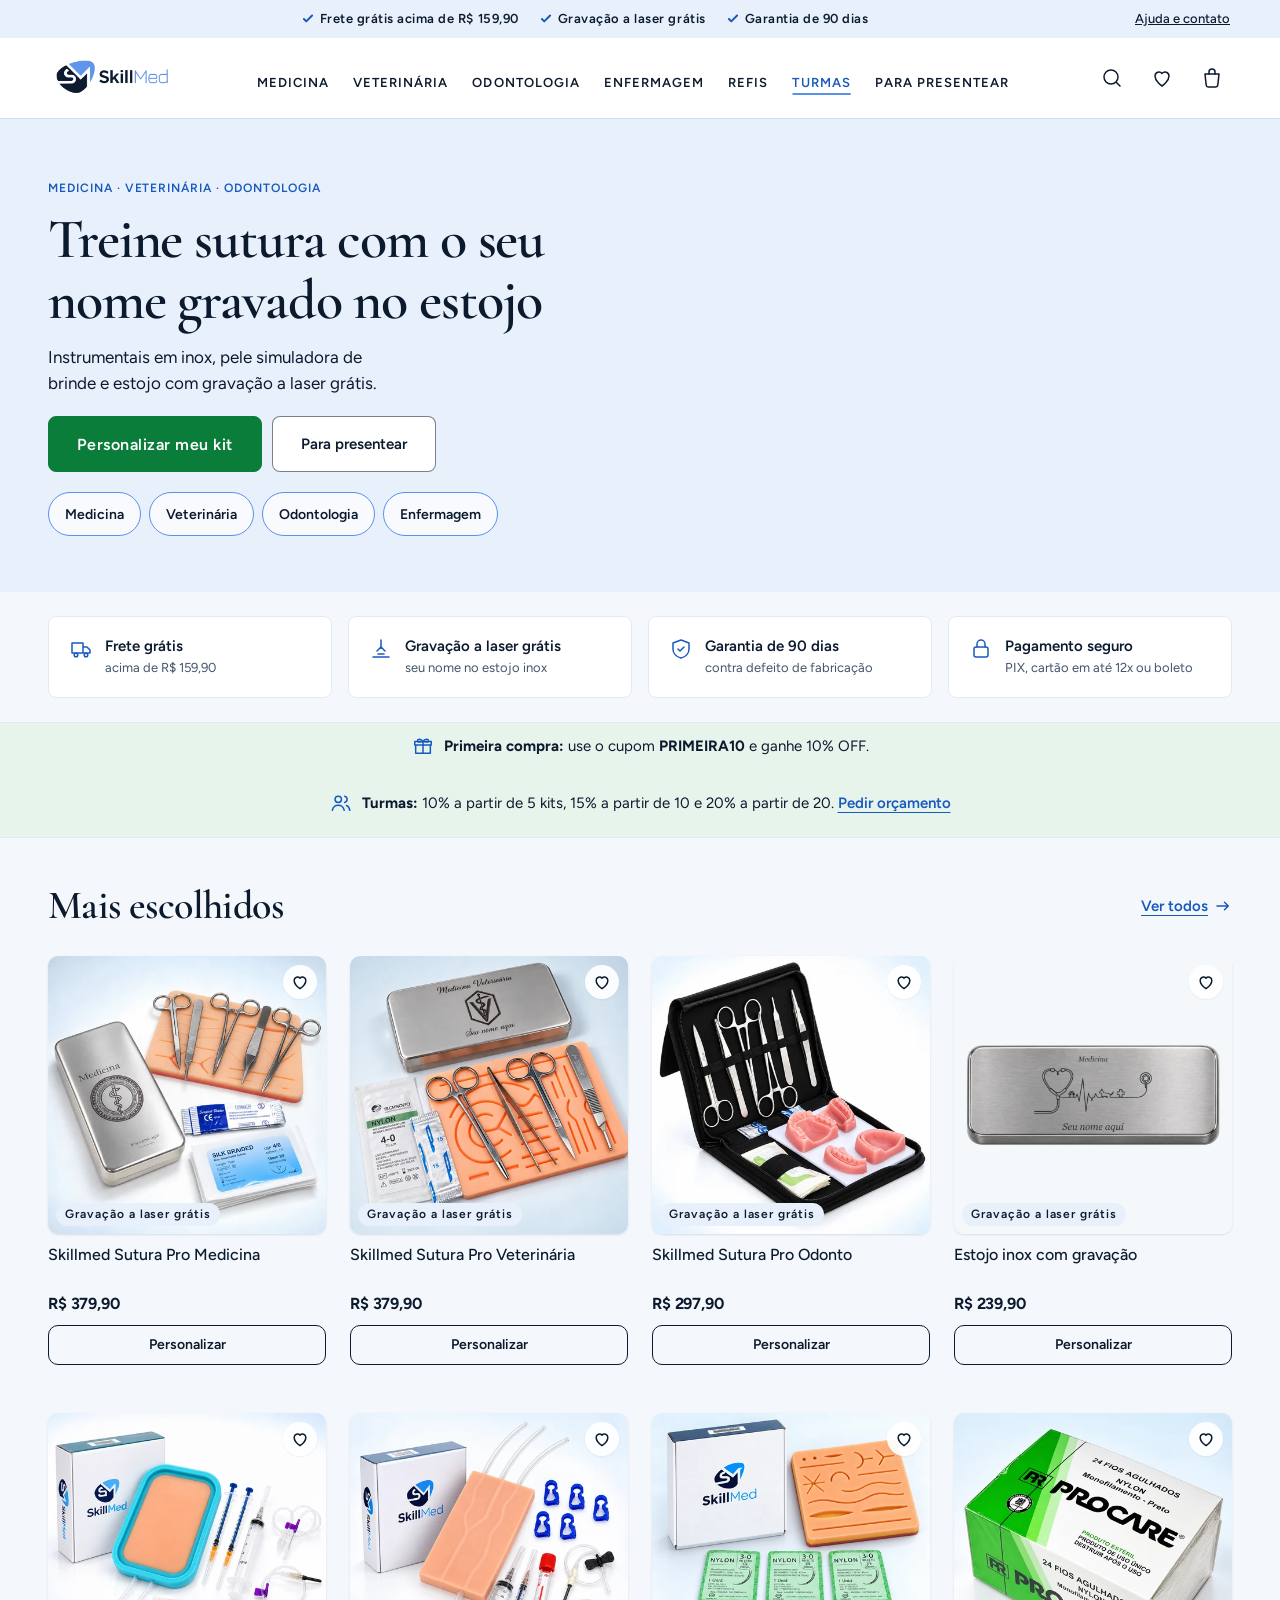
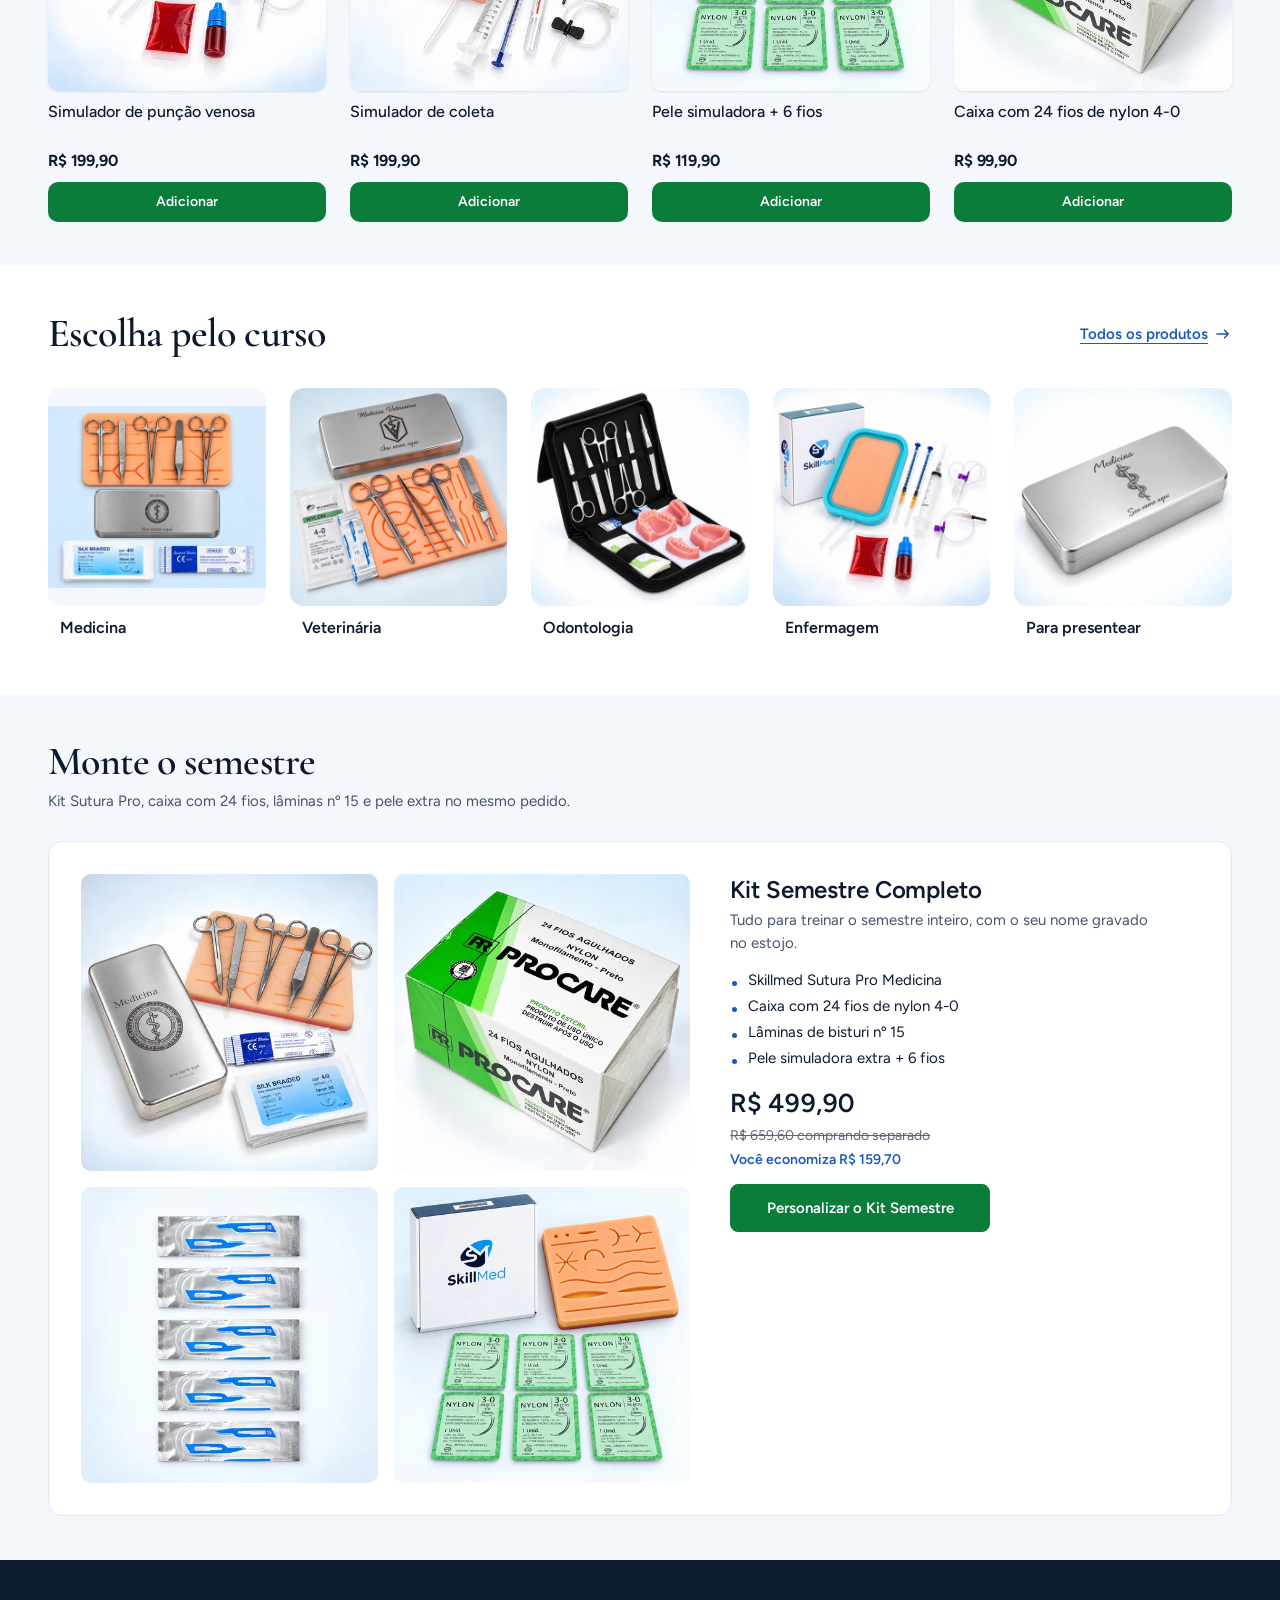
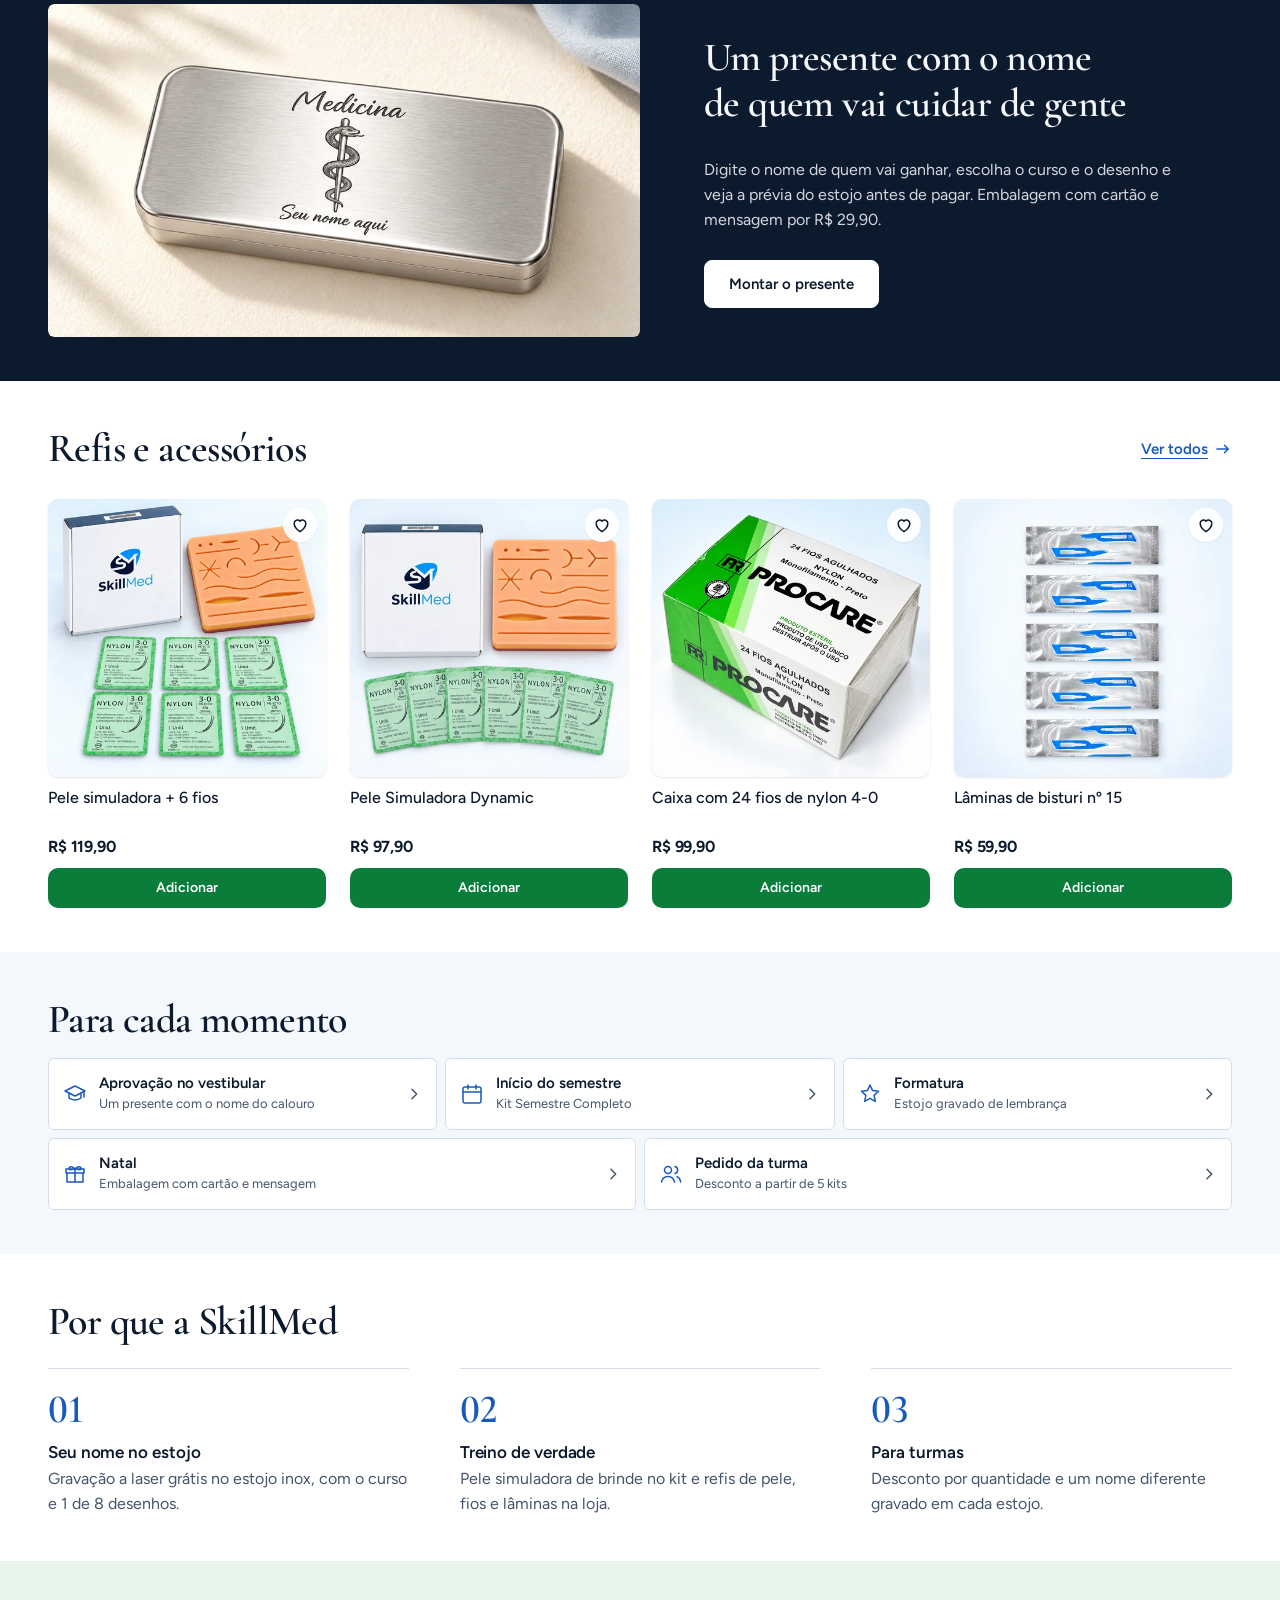
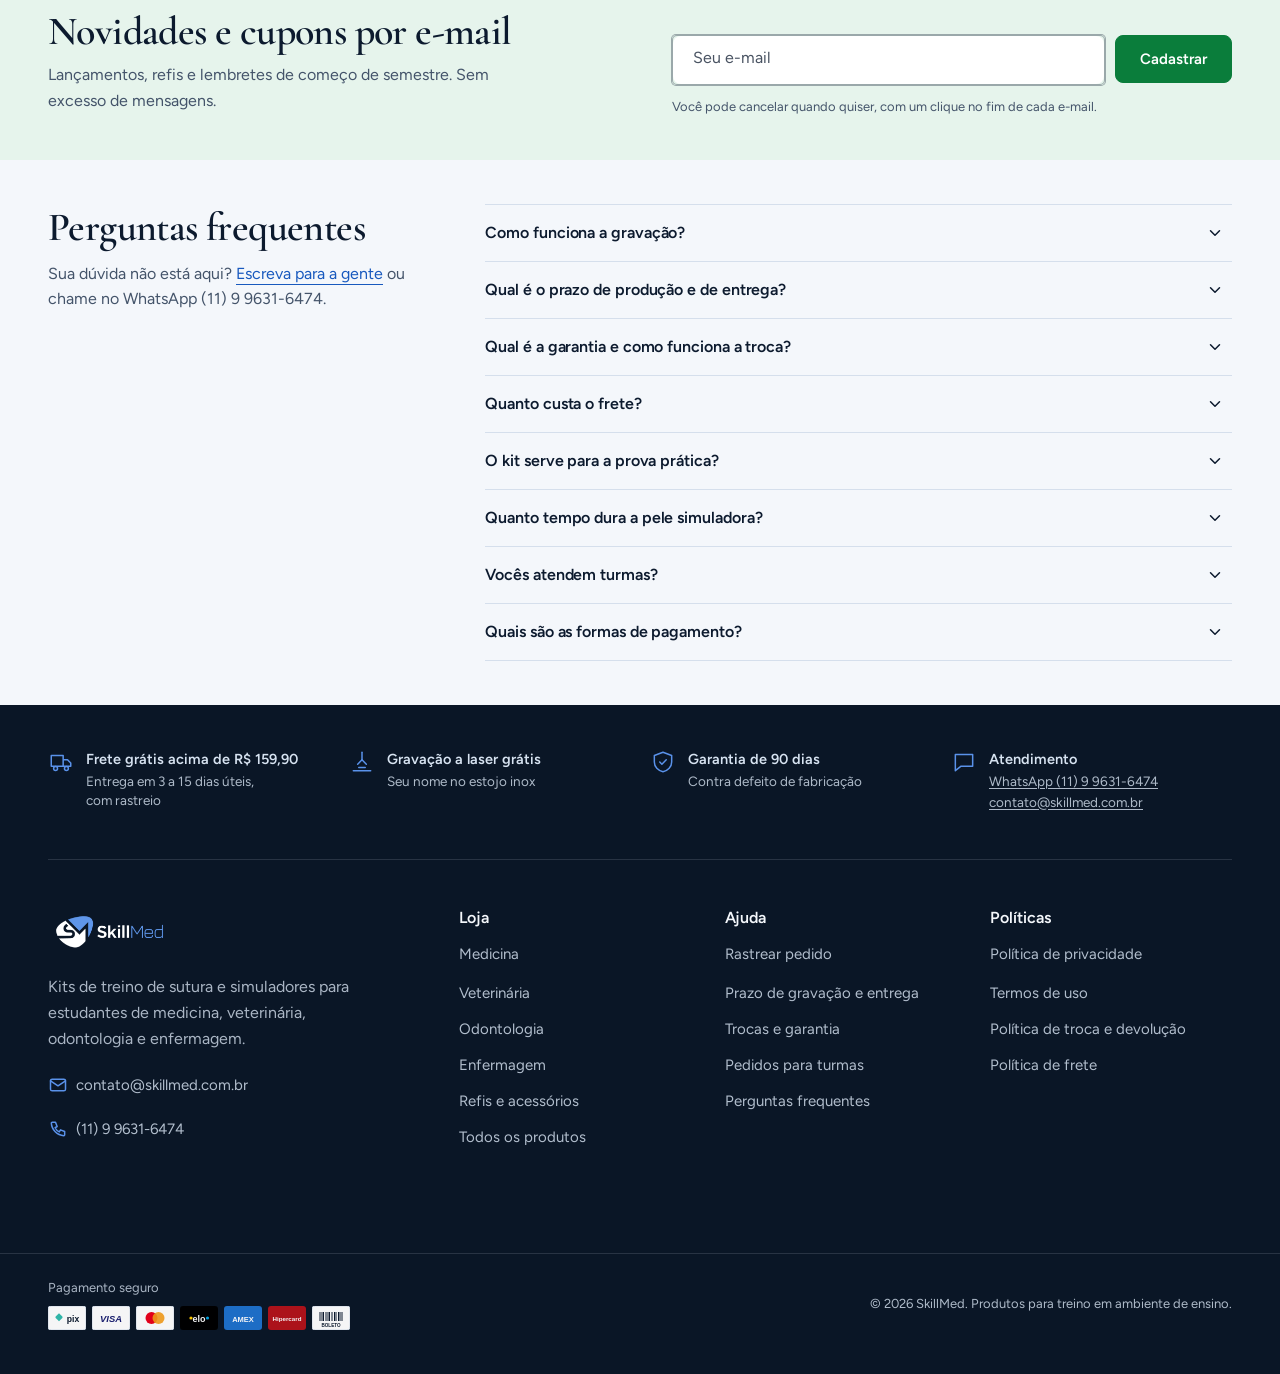
==== index.html @ cde69d16 "SkillMed tema local v5 premium (prévia pública) Co-Authored-By: Claude Opus 5.5 <noreply@anthropic.c" ====
<!doctype html>
<html class="js" lang="pt-BR">
<head>
<meta charset="utf-8">
<meta name="viewport" content="width=device-width,initial-scale=1">
<meta name="theme-color" content="#F4F7FB">
<link rel="canonical" href="https://skillmed.com.br/">
<link rel="icon" type="image/png" href="assets/img/favicon.png">
<link rel="apple-touch-icon" href="assets/img/favicon.png">
<title>SkillMed | Kit de sutura com seu nome gravado no estojo</title>
<meta name="description" content="Kits de treino de sutura com estojo inox gravado a laser grátis, pele simuladora de brinde e simuladores para medicina, veterinária, odontologia e enfermagem. Frete grátis acima de R$ 159,90.">
<meta name="robots" content="noindex,nofollow">
<meta property="og:site_name" content="SkillMed">
<meta property="og:title" content="SkillMed | Kit de sutura com seu nome gravado no estojo">
<meta property="og:description" content="Kits de treino de sutura com estojo inox gravado a laser grátis, pele simuladora de brinde e simuladores para medicina, veterinária, odontologia e enfermagem. Frete grátis acima de R$ 159,90.">
<meta property="og:image" content="assets/img/logo-claro.png">
<meta property="og:image:alt" content="Logo da SkillMed">
<meta property="og:locale" content="pt_BR">
<meta property="og:type" content="website">
<meta property="og:url" content="https://skillmed.com.br/">
<link rel="preload" href="assets/fonts/figtree-latin.woff2" as="font" type="font/woff2" crossorigin>
<link rel="preload" href="assets/fonts/cormorant-garamond-600.woff2" as="font" type="font/woff2" crossorigin>
<style>@font-face{font-family:"Cormorant Garamond";src:url(assets/fonts/cormorant-garamond-600.woff2) format("woff2");font-weight:500 700;font-style:normal;font-display:swap;unicode-range:U+0000-00FF,U+0131,U+0152-0153,U+02BB-02BC,U+02C6,U+02DA,U+02DC,U+0304,U+0308,U+0329,U+2000-206F,U+20AC,U+2122,U+2191,U+2193,U+2212,U+2215,U+FEFF,U+FFFD}@font-face{font-family:"Cormorant Fallback";src:local("Times New Roman"),local("TimesNewRomanPSMT"),local("Times");size-adjust:88%;ascent-override:105%;descent-override:32%;line-gap-override:0%}</style>
<style>@font-face{font-family:Figtree;src:url(assets/fonts/figtree-latin.woff2) format("woff2");font-weight:300 900;font-style:normal;font-display:swap;unicode-range:U+0000-00FF,U+0131,U+0152-0153,U+02BB-02BC,U+02C6,U+02DA,U+02DC,U+0304,U+0308,U+0329,U+2000-206F,U+20AC,U+2122,U+2191,U+2193,U+2212,U+2215,U+FEFF,U+FFFD}@font-face{font-family:"Figtree Fallback";src:local("Arial"),local("ArialMT"),local("Helvetica");size-adjust:97.97%;ascent-override:96.97%;descent-override:25.52%;line-gap-override:0%}</style>
<link rel="preload" as="image" type="image/webp" media="(min-width: 750px)" imagesrcset="assets/img/home-v5/banner-home-desktop-1200.webp 1200w, assets/img/home-v5/banner-home-desktop-1600.webp 1600w, assets/img/home-v5/banner-home-desktop-2400.webp 2400w" imagesizes="100vw" fetchpriority="high"><link rel="preload" as="image" type="image/webp" media="(max-width: 749px)" imagesrcset="assets/img/home-v5/banner-home-mobile-600.webp 600w, assets/img/home-v5/banner-home-mobile-900.webp 900w, assets/img/home-v5/banner-home-mobile-1200.webp 1200w" imagesizes="100vw" fetchpriority="high">
<!-- CSS: theme-settings + Dawn 16 usado neste template + wohnmira-v4 (camada da Porare) + skillmed.css (camada da SkillMed), num arquivo por template (_fonte/gerar.mjs) -->
<link rel="stylesheet" href="assets/bundle/index.css">
<script type="application/ld+json">{"@context":"https://schema.org","@type":"Organization","name":"SkillMed","url":"https://skillmed.com.br/","email":"contato@skillmed.com.br","telephone":"+55 11 99631-6474"}</script>
<script type="application/ld+json">{"@context":"https://schema.org","@type":"WebSite","name":"SkillMed","url":"https://skillmed.com.br/","inLanguage":"pt-BR"}</script>
</head>
<body class="gradient template-index">
<a class="skip-to-content-link button visually-hidden" href="#MainContent">Pular para o conteúdo</a>
<div id="shopify-section-template--sm__announcement-bar" class="shopify-section">
<!-- section: announcement-bar.liquid (esquema 3; 1 bloco com 3 itens + link de ajuda) -->
<style>.section-template--sm__announcement-bar-padding{padding-top:0px;padding-bottom:0px}@media screen and (min-width:750px){.section-template--sm__announcement-bar-padding{padding-top:0px;padding-bottom:0px}}</style>
<div class="utility-bar color-scheme-3 gradient">
  <div class="page-width utility-bar__grid utility-wm4">
    <div class="announcement-bar" role="region" aria-label="Nossas promessas">
      <ul class="announcement-bar__message list-unstyled">
        <li><svg aria-hidden="true" focusable="false" class="icon icon-stroke icon-check" viewBox="0 0 24 24"><path d="m5 12 4 4 10-10"/></svg><span class="nobr-wm4">Frete grátis acima de R$&nbsp;159,90</span></li>
        <li><svg aria-hidden="true" focusable="false" class="icon icon-stroke icon-check" viewBox="0 0 24 24"><path d="m5 12 4 4 10-10"/></svg><span class="nobr-wm4">Gravação a laser grátis</span></li>
        <li><svg aria-hidden="true" focusable="false" class="icon icon-stroke icon-check" viewBox="0 0 24 24"><path d="m5 12 4 4 10-10"/></svg><span class="nobr-wm4">Garantia de 90 dias</span></li>
      </ul>
    </div>
    <a href="#contato" class="utility-wm4__help small-hide">Ajuda e contato</a>
  </div>
</div>
</div>
<div id="shopify-section-template--sm__header" class="shopify-section shopify-section-group-header-group section-header shopify-section-header-sticky">
<!-- section: header.liquid (+ header-drawer; NOVO: busca inline e rotulos sob os icones) -->
<style>.section-template--sm__header-padding{padding-top:0px;padding-bottom:0px}@media screen and (min-width:750px){.section-template--sm__header-padding{padding-top:0px;padding-bottom:0px}}</style>
<style>
  header-drawer { justify-self: start; margin-left: -1.2rem; }
  @media screen and (min-width: 990px) { header-drawer { display: none; } }
  .menu-drawer-container { display: flex; }
  .list-menu { list-style: none; padding: 0; margin: 0; }
  .list-menu--inline { display: inline-flex; flex-wrap: wrap; }
  summary.list-menu__item { padding-right: 2.7rem; }
  .list-menu__item { display: flex; align-items: center; line-height: calc(1 + 0.3 / var(--font-body-scale)); }
  .list-menu__item--link { text-decoration: none; padding-bottom: 1rem; padding-top: 1rem; line-height: calc(1 + 0.8 / var(--font-body-scale)); }
  @media screen and (min-width: 750px) { .list-menu__item--link { padding-bottom: 0.5rem; padding-top: 0.5rem; } }
  .header { padding: 10px 3rem 10px 3rem; }
  .section-header { position: sticky; margin-bottom: 0px; }
  @media screen and (min-width: 990px) { .header { padding-top: 16px; padding-bottom: 0; } }
</style>
<sticky-header data-sticky-type="always" class="header-wrapper color-scheme-2 gradient header-wrapper--border-bottom">
  <header class="header header--top-left header--mobile-left page-width header--has-menu header--has-account header-wm4">
    <header-drawer data-breakpoint="tablet">
      <details id="Details-menu-drawer-container" class="menu-drawer-container">
        <summary class="header__icon header__icon--menu header__icon--summary link focus-inset" aria-label="Abrir menu">
          <span><svg aria-hidden="true" focusable="false" class="icon icon-stroke icon-menu icon-hamburger" viewBox="0 0 24 24"><path d="M3 7h18M3 12h18M3 17h18"/></svg><svg aria-hidden="true" focusable="false" class="icon icon-stroke icon-close icon-close" viewBox="0 0 24 24"><path d="M6 6l12 12M18 6 6 18"/></svg></span>
        </summary>
        <div id="menu-drawer" class="gradient menu-drawer motion-reduce color-scheme-2">
          <div class="menu-drawer__inner-container">
            <div class="menu-drawer__navigation-container">
              <nav class="menu-drawer__navigation" aria-label="Menu do celular">
                <ul class="menu-drawer__menu has-submenu list-menu" role="list">
                  
                  <li><a href="colecao.html?c=medicina" class="menu-drawer__menu-item list-menu__item link link--text focus-inset menu-drawer__menu-item--strong">Medicina<svg aria-hidden="true" focusable="false" class="icon icon-stroke icon-next menu-drawer__chev-wm4" viewBox="0 0 24 24"><path d="m9 5 7 7-7 7"/></svg></a></li>
                  <li><a href="colecao.html?c=veterinaria" class="menu-drawer__menu-item list-menu__item link link--text focus-inset menu-drawer__menu-item--strong">Veterinária<svg aria-hidden="true" focusable="false" class="icon icon-stroke icon-next menu-drawer__chev-wm4" viewBox="0 0 24 24"><path d="m9 5 7 7-7 7"/></svg></a></li>
                  <li><a href="colecao.html?c=odontologia" class="menu-drawer__menu-item list-menu__item link link--text focus-inset menu-drawer__menu-item--strong">Odontologia<svg aria-hidden="true" focusable="false" class="icon icon-stroke icon-next menu-drawer__chev-wm4" viewBox="0 0 24 24"><path d="m9 5 7 7-7 7"/></svg></a></li>
                  <li><a href="colecao.html?c=enfermagem" class="menu-drawer__menu-item list-menu__item link link--text focus-inset menu-drawer__menu-item--strong">Enfermagem<svg aria-hidden="true" focusable="false" class="icon icon-stroke icon-next menu-drawer__chev-wm4" viewBox="0 0 24 24"><path d="m9 5 7 7-7 7"/></svg></a></li>
                  <li><a href="colecao.html?c=refis" class="menu-drawer__menu-item list-menu__item link link--text focus-inset menu-drawer__menu-item--strong">Refis<svg aria-hidden="true" focusable="false" class="icon icon-stroke icon-next menu-drawer__chev-wm4" viewBox="0 0 24 24"><path d="m9 5 7 7-7 7"/></svg></a></li>
                  <li><a href="index.html#turmas" class="menu-drawer__menu-item list-menu__item link link--text focus-inset menu-drawer__menu-item--strong">Turmas<svg aria-hidden="true" focusable="false" class="icon icon-stroke icon-next menu-drawer__chev-wm4" viewBox="0 0 24 24"><path d="m9 5 7 7-7 7"/></svg></a></li>
                  <li><a href="kit.html?presente=1" class="menu-drawer__menu-item list-menu__item link link--text focus-inset menu-drawer__menu-item--strong">Para presentear<svg aria-hidden="true" focusable="false" class="icon icon-stroke icon-next menu-drawer__chev-wm4" viewBox="0 0 24 24"><path d="m9 5 7 7-7 7"/></svg></a></li>
                </ul>
              </nav>
              <div class="menu-drawer__utility-links">
                <a href="https://skillmed.com.br/account/login" class="menu-drawer__account link focus-inset" data-hinweis="A conta de cliente é ativada na loja. Você também pode comprar sem conta." rel="nofollow"><span class="svg-wrapper"><svg aria-hidden="true" focusable="false" class="icon icon-stroke icon-account" viewBox="0 0 24 24"><circle cx="12" cy="8" r="4"/><path d="M4 21c1.5-4 4.5-6 8-6s6.5 2 8 6"/></svg></span>Entrar</a>
                <a href="colecao.html?c=todos&amp;favoritos=1" class="menu-drawer__account link focus-inset"><span class="svg-wrapper"><svg aria-hidden="true" focusable="false" class="icon icon-stroke icon-heart" viewBox="0 0 24 24"><path d="M12 20s-7-4.4-7-10a4 4 0 0 1 7-2.6A4 4 0 0 1 19 10c0 5.6-7 10-7 10z"/></svg></span>Favoritos</a>
              </div>
            </div>
          </div>
        </div>
      </details>
    </header-drawer>
    <div class="header__heading">
      <a href="index.html" class="header__heading-link link link--text focus-inset" aria-label="SkillMed, página inicial"><img class="logo-wm4 logo-sm" src="assets/img/logo-claro.webp" alt="SkillMed" width="110" height="44"></a>
    </div>
    <nav class="header__inline-menu" aria-label="Menu principal">
      <ul class="list-menu list-menu--inline" role="list">

        <li><a href="colecao.html?c=medicina" class="header__menu-item list-menu__item link link--text focus-inset"><span>Medicina</span></a></li>
        <li><a href="colecao.html?c=veterinaria" class="header__menu-item list-menu__item link link--text focus-inset"><span>Veterinária</span></a></li>
        <li><a href="colecao.html?c=odontologia" class="header__menu-item list-menu__item link link--text focus-inset"><span>Odontologia</span></a></li>
        <li><a href="colecao.html?c=enfermagem" class="header__menu-item list-menu__item link link--text focus-inset"><span>Enfermagem</span></a></li>
        <li><a href="colecao.html?c=refis" class="header__menu-item list-menu__item link link--text focus-inset"><span>Refis</span></a></li>
        <li><a href="index.html#turmas" class="header__menu-item list-menu__item link link--text focus-inset"><span>Turmas</span></a></li>
        <li><a href="kit.html?presente=1" class="header__menu-item list-menu__item link link--text focus-inset"><span>Para presentear</span></a></li>
      </ul>
    </nav>
    <div class="header__icons header-icons-wm4">
      <button type="button" class="header__icon header__icon--suche-wm4 link focus-inset" data-suche-oeffnen aria-label="Abrir a busca" aria-expanded="false" aria-controls="busca-overlay" aria-haspopup="dialog"><span class="svg-wrapper"><svg aria-hidden="true" focusable="false" class="icon icon-stroke icon-search" viewBox="0 0 24 24"><circle cx="11" cy="11" r="7"/><path d="m20 20-3.5-3.5"/></svg></span></button>
      <a href="https://skillmed.com.br/account/login" class="header__icon header__icon--account link focus-inset small-hide" data-hinweis="A conta de cliente é ativada na loja. Você também pode comprar sem conta." rel="nofollow"><span class="svg-wrapper"><svg aria-hidden="true" focusable="false" class="icon icon-stroke icon-account" viewBox="0 0 24 24"><circle cx="12" cy="8" r="4"/><path d="M4 21c1.5-4 4.5-6 8-6s6.5 2 8 6"/></svg></span><span class="header__icon-label-wm4">Entrar</span></a>
      <a href="colecao.html?c=todos&amp;favoritos=1" class="header__icon header__icon--merk-wm4 link focus-inset"><span class="svg-wrapper"><svg aria-hidden="true" focusable="false" class="icon icon-stroke icon-heart" viewBox="0 0 24 24"><path d="M12 20s-7-4.4-7-10a4 4 0 0 1 7-2.6A4 4 0 0 1 19 10c0 5.6-7 10-7 10z"/></svg></span><span class="header__icon-label-wm4">Favoritos</span><span class="visually-hidden" data-merk-label>, 0 itens</span><span class="cart-count-bubble merk-bubble-wm4" data-merk-count hidden><span aria-hidden="true">0</span></span></a>
      <a href="https://skillmed.com.br/cart" class="header__icon header__icon--cart link focus-inset" id="cart-icon-bubble" data-open-cart aria-haspopup="dialog">
        <span class="svg-wrapper"><svg aria-hidden="true" focusable="false" class="icon icon-stroke icon-cart" viewBox="0 0 24 24"><path d="M5 8h14l-1.2 11.2a2 2 0 0 1-2 1.8H8.2a2 2 0 0 1-2-1.8z"/><path d="M9 8V6a3 3 0 0 1 6 0v2"/></svg></span><span class="header__icon-label-wm4">Carrinho</span><span class="visually-hidden" data-cart-label>, 0 itens</span>
        <span class="cart-count-bubble" data-cart-count hidden><span aria-hidden="true">0</span></span>
      </a>
    </div>
  </header>
</sticky-header>
</div>
<div class="suche-overlay-wm4" id="busca-overlay" role="dialog" aria-modal="true" aria-label="Busca" hidden>
  <div class="suche-overlay-wm4__box">
    <div class="suche-overlay-wm4__kopf">
      <p class="suche-overlay-wm4__titel" aria-hidden="true">Busca</p>
      <button type="button" class="header__icon suche-overlay-wm4__zu link focus-inset" data-suche-schliessen aria-label="Fechar a busca"><svg aria-hidden="true" focusable="false" class="icon icon-stroke icon-close" viewBox="0 0 24 24"><path d="M6 6l12 12M18 6 6 18"/></svg></button>
    </div>
    <div data-suche-box>
      <predictive-search class="search-modal__form" data-loading-text="Carregando">
        <form action="colecao.html" method="get" role="search" class="search suche-wm4" data-suche>
          <div class="field">
            <input class="search__input field__input" id="Busca-Overlay" type="search" name="q" value="" placeholder="O que você procura?" autocomplete="off" role="combobox" aria-expanded="false" aria-owns="predictive-search-results-overlay" aria-controls="predictive-search-results-overlay" aria-haspopup="listbox" aria-autocomplete="list">
            <label class="field__label" for="Busca-Overlay">Buscar, por exemplo: kit de sutura</label>
            <button type="submit" class="search__button field__button" aria-label="Buscar"><span class="svg-wrapper"><svg aria-hidden="true" focusable="false" class="icon icon-stroke icon-search" viewBox="0 0 24 24"><circle cx="11" cy="11" r="7"/><path d="m20 20-3.5-3.5"/></svg></span></button>
          </div>
          <div class="suche-wm4__panel" data-suche-panel data-fest>
            <div class="search-vorschlaege-wm4" data-vorschlaege>
              <p class="search-vorschlaege-wm4__titel">Mais buscados</p>
              <ul class="list-unstyled" role="list"><li><a href="kit.html" class="chip-wm4">Kit de sutura</a></li><li><a href="colecao.html?c=refis" class="chip-wm4">Pele simuladora</a></li><li><a href="colecao.html?c=refis" class="chip-wm4">Fios de nylon</a></li><li><a href="colecao.html?c=enfermagem" class="chip-wm4">Simulador de punção</a></li><li><a href="kit.html?kit=estojo" class="chip-wm4">Estojo inox</a></li></ul>
            </div>
            <div class="predictive-search predictive-search--header" tabindex="-1" data-predictive-search>
              <div id="predictive-search-results-overlay" role="listbox" aria-live="polite" data-suche-ergebnis></div>
            </div>
          </div>
        </form>
      </predictive-search>
    </div>
  </div>
</div>
<main id="MainContent" class="content-for-layout focus-none" role="main" tabindex="-1"><div class="suche-home-wm4 page-width" data-suche-box>
      <predictive-search class="search-modal__form" data-loading-text="Carregando">
        <form action="colecao.html" method="get" role="search" class="search suche-wm4" data-suche>
          <div class="field">
            <input class="search__input field__input" id="Busca-Home" type="search" name="q" value="" placeholder="O que você procura?" autocomplete="off" role="combobox" aria-expanded="false" aria-owns="predictive-search-results-home" aria-controls="predictive-search-results-home" aria-haspopup="listbox" aria-autocomplete="list">
            <label class="field__label" for="Busca-Home">Buscar, por exemplo: kit de sutura</label>
            <button type="submit" class="search__button field__button" aria-label="Buscar"><span class="svg-wrapper"><svg aria-hidden="true" focusable="false" class="icon icon-stroke icon-search" viewBox="0 0 24 24"><circle cx="11" cy="11" r="7"/><path d="m20 20-3.5-3.5"/></svg></span></button>
          </div>
          <div class="suche-wm4__panel" data-suche-panel hidden>
            <div class="search-vorschlaege-wm4" data-vorschlaege>
              <p class="search-vorschlaege-wm4__titel">Mais buscados</p>
              <ul class="list-unstyled" role="list"><li><a href="kit.html" class="chip-wm4">Kit de sutura</a></li><li><a href="colecao.html?c=refis" class="chip-wm4">Pele simuladora</a></li><li><a href="colecao.html?c=refis" class="chip-wm4">Fios de nylon</a></li><li><a href="colecao.html?c=enfermagem" class="chip-wm4">Simulador de punção</a></li><li><a href="kit.html?kit=estojo" class="chip-wm4">Estojo inox</a></li></ul>
            </div>
            <div class="predictive-search predictive-search--header" tabindex="-1" data-predictive-search>
              <div id="predictive-search-results-home" role="listbox" aria-live="polite" data-suche-ergebnis></div>
            </div>
          </div>
        </form>
      </predictive-search>
</div>
<div id="shopify-section-template--sm__hero" class="shopify-section">
<!-- section: image-banner.liquid (imagem, altura media, conteudo a esquerda; no celular o texto fica abaixo da imagem) -->
<style>.section-template--sm__hero-padding{padding-top:0px;padding-bottom:0px}@media screen and (min-width:750px){.section-template--sm__hero-padding{padding-top:0px;padding-bottom:0px}}</style>
<div id="Banner-template--sm__hero" class="banner banner--content-align-left banner--content-align-mobile-left banner--medium banner--mobile-bottom hero-wm4" data-hero data-ton="hell" style="--har:1200 / 1040">
  <div class="banner__media media hero-wm4__media">
    <picture>
      <source media="(max-width: 749px)" type="image/webp" srcset="assets/img/home-v5/banner-home-mobile-600.webp 600w, assets/img/home-v5/banner-home-mobile-900.webp 900w, assets/img/home-v5/banner-home-mobile-1200.webp 1200w" sizes="100vw">
      <img class="asset-wm4 hero-wm4__img" src="assets/img/home-v5/banner-home-desktop-1600.webp" srcset="assets/img/home-v5/banner-home-desktop-1200.webp 1200w, assets/img/home-v5/banner-home-desktop-1600.webp 1600w, assets/img/home-v5/banner-home-desktop-2400.webp 2400w" sizes="100vw" alt="Kit de sutura com estojo inox gravado, instrumentais e pele simuladora" width="2400" height="816" style="--hp:50% 50%;--hpm:50% 50%" fetchpriority="high" decoding="async">
    </picture>
  </div>
  <div class="banner__content banner__content--middle-left page-width hero-wm4__content">
    <div class="banner__box content-container color-scheme-2 gradient hero-wm4__box">
      <p class="eyebrow-wm4 hero-wm4__eyebrow">Medicina · Veterinária · Odontologia</p>
      <h1 class="banner__heading inline-richtext h0">Treine sutura com o seu nome gravado no&nbsp;estojo</h1>
      <div class="banner__text rte"><p>Instrumentais em inox, pele simuladora de brinde e estojo com gravação a laser grátis.</p></div>
      <div class="banner__buttons hero-wm4__buttons">
        <a href="kit.html" class="button button--primary button--large">Personalizar meu kit</a>
        <a href="kit.html?presente=1" class="button button--secondary button--large">Para presentear</a>
      </div>
      <ul class="hero-chips-sm list-unstyled" role="list" aria-label="Escolha o seu curso">
        <li><a href="kit.html?curso=med">Medicina</a></li><li><a href="kit.html?curso=vet">Veterinária</a></li><li><a href="kit.html?curso=odonto">Odontologia</a></li><li><a href="colecao.html?c=enfermagem">Enfermagem</a></li>
      </ul>
    </div>
  </div>
</div>
</div>
<div id="shopify-section-template--sm__confianca" class="shopify-section">
<!-- section: multicolumn.liquid (4 cartoes, icone + titulo + 1 linha) -->
<style>.section-template--sm__confianca-padding{padding-top:0px;padding-bottom:0px}@media screen and (min-width:750px){.section-template--sm__confianca-padding{padding-top:0px;padding-bottom:0px}}</style>
<div class="color-scheme-2 gradient trust-wm4 trust-wm4--karten">
  <ul class="page-width trust-wm4__list list-unstyled" role="list" aria-label="Nossas promessas">
    <li><svg aria-hidden="true" focusable="false" class="icon icon-stroke icon-truck" viewBox="0 0 24 24"><path d="M3 6h11v10H3zM14 10h4l3 3v3h-7z"/><circle cx="7" cy="18" r="1.8"/><circle cx="17" cy="18" r="1.8"/></svg><p><strong>Frete grátis</strong><span class="trust-wm4__sub">acima de R$&nbsp;159,90</span></p></li>
    <li><svg aria-hidden="true" focusable="false" class="icon icon-stroke icon-laser" viewBox="0 0 24 24"><path d="M12 3v7"/><path d="m8 14 4-4 4 4"/><path d="M4 20h16"/><path d="M9 17h6"/></svg><p><strong>Gravação a laser grátis</strong><span class="trust-wm4__sub">seu nome no estojo inox</span></p></li>
    <li><svg aria-hidden="true" focusable="false" class="icon icon-stroke icon-shield" viewBox="0 0 24 24"><path d="M12 3 4 6v6c0 4.5 3.4 8 8 9 4.6-1 8-4.5 8-9V6z"/><path d="m9 12 2 2 4-4"/></svg><p><strong>Garantia de 90 dias</strong><span class="trust-wm4__sub">contra defeito de fabricação</span></p></li>
    <li><svg aria-hidden="true" focusable="false" class="icon icon-stroke icon-lock" viewBox="0 0 24 24"><rect x="5" y="10" width="14" height="10" rx="2"/><path d="M8 10V7a4 4 0 0 1 8 0v3"/></svg><p><strong>Pagamento seguro</strong><span class="trust-wm4__sub">PIX, cartão em até 12x ou boleto</span></p></li>
  </ul>
</div>
</div>
<div id="shopify-section-template--sm__turmas" class="shopify-section">
<!-- section NOVA: rich-text.liquid (faixa do desconto para turmas; no tema = desconto automatico por quantidade) -->
<style>.section-template--sm__turmas-padding{padding-top:0px;padding-bottom:0px}@media screen and (min-width:750px){.section-template--sm__turmas-padding{padding-top:0px;padding-bottom:0px}}</style>
<div class="color-scheme-5 gradient rabatt-band-wm4" id="turmas">
  <p class="page-width"><svg aria-hidden="true" focusable="false" class="icon icon-stroke icon-gift" viewBox="0 0 24 24"><path d="M4 11h16v9H4zM3 7h18v4H3zM12 7v13"/><path d="M12 7c-2-3-6-3-6-.5S10 7 12 7zm0 0c2-3 6-3 6-.5S14 7 12 7z"/></svg><span><strong>Primeira compra:</strong> use o cupom <strong>PRIMEIRA10</strong> e ganhe 10% OFF.</span></p>
  <p class="page-width"><svg aria-hidden="true" focusable="false" class="icon icon-stroke icon-users" viewBox="0 0 24 24"><circle cx="9" cy="8" r="3.5"/><path d="M2.5 20c.8-3.6 3.4-5.5 6.5-5.5s5.7 1.9 6.5 5.5"/><path d="M16 4.6a3.5 3.5 0 0 1 0 6.8M18 14.8c2 .7 3.2 2.5 3.6 5.2"/></svg><span><strong>Turmas:</strong> 10% a partir de 5 kits, 15% a partir de 10 e 20% a partir de 20. <a href="mailto:contato@skillmed.com.br?subject=Or%C3%A7amento%20para%20turma" class="link-wm4 nobr-wm4">Pedir orçamento</a></span></p>
</div>
</div>
<div id="shopify-section-template--sm__escolhidos" class="shopify-section">
<!-- section: featured-collection.liquid (8 produtos) -->
<style>.section-template--sm__escolhidos-padding{padding-top:25px;padding-bottom:40px}@media screen and (min-width:750px){.section-template--sm__escolhidos-padding{padding-top:40px;padding-bottom:64px}}</style>
<div class="color-scheme-1 gradient">
  <div class="collection page-width section-template--sm__escolhidos-padding" id="escolhidos">
    <div class="head-wm4">
      <div><h2 class="h2">Mais escolhidos</h2></div>
      <a href="colecao.html?c=todos" class="link-wm4">Ver todos <svg aria-hidden="true" focusable="false" class="icon icon-stroke icon-arrow" viewBox="0 0 24 24"><path d="M4 12h15m-5-5 5 5-5 5"/></svg></a>
    </div>
    <ul class="grid product-grid product-grid--wm4 product-grid--vitrine-wm4 contains-card contains-card--product contains-card--standard" role="list" aria-label="Mais escolhidos" style="--n: 8"><li class="grid__item" data-id="kit"><div class="card-wrapper product-card-wrapper"><div class="card card--standard card--media" style="--ratio-percent: 100%;"><div class="card__inner color-scheme-2 gradient ratio" style="--ratio-percent: 100%;"><div class="card__media"><div class="media media--transparent media--hover-effect media--foto-sm" style="--bg: url(../catalogo-v5/01-kit-medicina/01-480.webp)"><img src="assets/catalogo-v5/01-kit-medicina/01-480.webp" srcset="assets/catalogo-v5/01-kit-medicina/01-480.webp 480w, assets/catalogo-v5/01-kit-medicina/01-960.webp 960w" sizes="(min-width: 1440px) 320px, (min-width: 1200px) calc((100vw - 140px) / 4), (min-width: 750px) calc((100vw - 80px) / 2), calc((100vw - 40px) / 2)" alt="Skillmed Sutura Pro Medicina com seu nome gravado" class="motion-reduce" width="600" height="600" fetchpriority="high" decoding="async"></div></div><span class="card__set-wm4 card__pilula-sm">Gravação a laser grátis</span></div><button type="button" class="merk-wm4" data-merk="kit" aria-pressed="false" aria-label="Salvar Skillmed Sutura Pro Medicina nos favoritos"><svg aria-hidden="true" focusable="false" class="icon icon-stroke" viewBox="0 0 24 24"><path d="M12 20s-7-4.4-7-10a4 4 0 0 1 7-2.6A4 4 0 0 1 19 10c0 5.6-7 10-7 10z"/></svg></button><div class="card__content"><div class="card__information"><h3 class="card__heading h5" id="title-escolhidos-kit"><a href="kit.html" id="CardLink-escolhidos-kit" class="full-unstyled-link">Skillmed Sutura Pro Medicina</a></h3><div class="card-information"><div class="price"><div class="price__container"><div class="price__regular"><span class="visually-hidden visually-hidden--inline">Preço</span><span class="price-item price-item--regular">R$ 379,90</span></div></div></div></div></div><div class="quick-add no-js-hidden"><a href="kit.html" class="quick-add__submit button button--small button--full-width" aria-labelledby="Add-escolhidos-kit title-escolhidos-kit"><svg aria-hidden="true" focusable="false" class="icon icon-stroke quick-add__icon-wm4" viewBox="0 0 24 24"><path d="M4 20h4L19 9l-4-4L4 16z"/><path d="m13.5 6.5 4 4"/></svg><span class="button__label-wm4" id="Add-escolhidos-kit">Personalizar</span></a></div></div></div></div></li><li class="grid__item" data-id="vet"><div class="card-wrapper product-card-wrapper"><div class="card card--standard card--media" style="--ratio-percent: 100%;"><div class="card__inner color-scheme-2 gradient ratio" style="--ratio-percent: 100%;"><div class="card__media"><div class="media media--transparent media--hover-effect media--foto-sm" style="--bg: url(../catalogo-v5/02-kit-veterinaria/01-480.webp)"><img src="assets/catalogo-v5/02-kit-veterinaria/01-480.webp" srcset="assets/catalogo-v5/02-kit-veterinaria/01-480.webp 480w, assets/catalogo-v5/02-kit-veterinaria/01-960.webp 960w" sizes="(min-width: 1440px) 320px, (min-width: 1200px) calc((100vw - 140px) / 4), (min-width: 750px) calc((100vw - 80px) / 2), calc((100vw - 40px) / 2)" alt="Skillmed Sutura Pro Veterinária com seu nome gravado" class="motion-reduce" width="600" height="600" fetchpriority="high" decoding="async"></div></div><span class="card__set-wm4 card__pilula-sm">Gravação a laser grátis</span></div><button type="button" class="merk-wm4" data-merk="vet" aria-pressed="false" aria-label="Salvar Skillmed Sutura Pro Veterinária nos favoritos"><svg aria-hidden="true" focusable="false" class="icon icon-stroke" viewBox="0 0 24 24"><path d="M12 20s-7-4.4-7-10a4 4 0 0 1 7-2.6A4 4 0 0 1 19 10c0 5.6-7 10-7 10z"/></svg></button><div class="card__content"><div class="card__information"><h3 class="card__heading h5" id="title-escolhidos-vet"><a href="kit.html?curso=vet" id="CardLink-escolhidos-vet" class="full-unstyled-link">Skillmed Sutura Pro Veterinária</a></h3><div class="card-information"><div class="price"><div class="price__container"><div class="price__regular"><span class="visually-hidden visually-hidden--inline">Preço</span><span class="price-item price-item--regular">R$ 379,90</span></div></div></div></div></div><div class="quick-add no-js-hidden"><a href="kit.html?curso=vet" class="quick-add__submit button button--small button--full-width" aria-labelledby="Add-escolhidos-vet title-escolhidos-vet"><svg aria-hidden="true" focusable="false" class="icon icon-stroke quick-add__icon-wm4" viewBox="0 0 24 24"><path d="M4 20h4L19 9l-4-4L4 16z"/><path d="m13.5 6.5 4 4"/></svg><span class="button__label-wm4" id="Add-escolhidos-vet">Personalizar</span></a></div></div></div></div></li><li class="grid__item" data-id="odonto"><div class="card-wrapper product-card-wrapper"><div class="card card--standard card--media" style="--ratio-percent: 100%;"><div class="card__inner color-scheme-2 gradient ratio" style="--ratio-percent: 100%;"><div class="card__media"><div class="media media--transparent media--hover-effect media--foto-sm" style="--bg: url(../catalogo-v5/03-kit-odonto/01-480.webp)"><img src="assets/catalogo-v5/03-kit-odonto/01-480.webp" srcset="assets/catalogo-v5/03-kit-odonto/01-480.webp 480w, assets/catalogo-v5/03-kit-odonto/01-960.webp 960w" sizes="(min-width: 1440px) 320px, (min-width: 1200px) calc((100vw - 140px) / 4), (min-width: 750px) calc((100vw - 80px) / 2), calc((100vw - 40px) / 2)" alt="Skillmed Sutura Pro Odonto com seu nome gravado" class="motion-reduce" width="600" height="600" fetchpriority="high" decoding="async"></div></div><span class="card__set-wm4 card__pilula-sm">Gravação a laser grátis</span></div><button type="button" class="merk-wm4" data-merk="odonto" aria-pressed="false" aria-label="Salvar Skillmed Sutura Pro Odonto nos favoritos"><svg aria-hidden="true" focusable="false" class="icon icon-stroke" viewBox="0 0 24 24"><path d="M12 20s-7-4.4-7-10a4 4 0 0 1 7-2.6A4 4 0 0 1 19 10c0 5.6-7 10-7 10z"/></svg></button><div class="card__content"><div class="card__information"><h3 class="card__heading h5" id="title-escolhidos-odonto"><a href="kit.html?curso=odonto" id="CardLink-escolhidos-odonto" class="full-unstyled-link">Skillmed Sutura Pro Odonto</a></h3><div class="card-information"><div class="price"><div class="price__container"><div class="price__regular"><span class="visually-hidden visually-hidden--inline">Preço</span><span class="price-item price-item--regular">R$ 297,90</span></div></div></div></div></div><div class="quick-add no-js-hidden"><a href="kit.html?curso=odonto" class="quick-add__submit button button--small button--full-width" aria-labelledby="Add-escolhidos-odonto title-escolhidos-odonto"><svg aria-hidden="true" focusable="false" class="icon icon-stroke quick-add__icon-wm4" viewBox="0 0 24 24"><path d="M4 20h4L19 9l-4-4L4 16z"/><path d="m13.5 6.5 4 4"/></svg><span class="button__label-wm4" id="Add-escolhidos-odonto">Personalizar</span></a></div></div></div></div></li><li class="grid__item" data-id="estojo"><div class="card-wrapper product-card-wrapper"><div class="card card--standard card--media" style="--ratio-percent: 100%;"><div class="card__inner color-scheme-2 gradient ratio" style="--ratio-percent: 100%;"><div class="card__media"><div class="media media--transparent media--hover-effect media--foto-sm" style="--bg: url(../catalogo-v5/05-estojo-personalizado/01-480.webp)"><img src="assets/catalogo-v5/05-estojo-personalizado/01-480.webp" srcset="assets/catalogo-v5/05-estojo-personalizado/01-480.webp 480w, assets/catalogo-v5/05-estojo-personalizado/01-960.webp 960w" sizes="(min-width: 1440px) 320px, (min-width: 1200px) calc((100vw - 140px) / 4), (min-width: 750px) calc((100vw - 80px) / 2), calc((100vw - 40px) / 2)" alt="Estojo inox com gravação a laser grátis" class="motion-reduce" width="600" height="600" fetchpriority="high" decoding="async"></div></div><span class="card__set-wm4 card__pilula-sm">Gravação a laser grátis</span></div><button type="button" class="merk-wm4" data-merk="estojo" aria-pressed="false" aria-label="Salvar Estojo inox com gravação nos favoritos"><svg aria-hidden="true" focusable="false" class="icon icon-stroke" viewBox="0 0 24 24"><path d="M12 20s-7-4.4-7-10a4 4 0 0 1 7-2.6A4 4 0 0 1 19 10c0 5.6-7 10-7 10z"/></svg></button><div class="card__content"><div class="card__information"><h3 class="card__heading h5" id="title-escolhidos-estojo"><a href="produto.html?id=estojo" id="CardLink-escolhidos-estojo" class="full-unstyled-link">Estojo inox com gravação</a></h3><div class="card-information"><div class="price"><div class="price__container"><div class="price__regular"><span class="visually-hidden visually-hidden--inline">Preço</span><span class="price-item price-item--regular">R$ 239,90</span></div></div></div></div></div><div class="quick-add no-js-hidden"><a href="produto.html?id=estojo" class="quick-add__submit button button--small button--full-width" aria-labelledby="Add-escolhidos-estojo title-escolhidos-estojo"><svg aria-hidden="true" focusable="false" class="icon icon-stroke quick-add__icon-wm4" viewBox="0 0 24 24"><path d="M4 20h4L19 9l-4-4L4 16z"/><path d="m13.5 6.5 4 4"/></svg><span class="button__label-wm4" id="Add-escolhidos-estojo">Personalizar</span></a></div></div></div></div></li><li class="grid__item" data-id="puncao"><div class="card-wrapper product-card-wrapper"><div class="card card--standard card--media" style="--ratio-percent: 100%;"><div class="card__inner color-scheme-2 gradient ratio" style="--ratio-percent: 100%;"><div class="card__media"><div class="media media--transparent media--hover-effect media--foto-sm" style="--bg: url(../catalogo-v5/06-simulador-puncao/01-480.webp)"><img src="assets/catalogo-v5/06-simulador-puncao/01-480.webp" srcset="assets/catalogo-v5/06-simulador-puncao/01-480.webp 480w, assets/catalogo-v5/06-simulador-puncao/01-960.webp 960w" sizes="(min-width: 1440px) 320px, (min-width: 1200px) calc((100vw - 140px) / 4), (min-width: 750px) calc((100vw - 80px) / 2), calc((100vw - 40px) / 2)" alt="Simulador de punção venosa SkillMed" class="motion-reduce" width="600" height="600" loading="lazy" decoding="async"></div></div></div><button type="button" class="merk-wm4" data-merk="puncao" aria-pressed="false" aria-label="Salvar Simulador de punção venosa nos favoritos"><svg aria-hidden="true" focusable="false" class="icon icon-stroke" viewBox="0 0 24 24"><path d="M12 20s-7-4.4-7-10a4 4 0 0 1 7-2.6A4 4 0 0 1 19 10c0 5.6-7 10-7 10z"/></svg></button><div class="card__content"><div class="card__information"><h3 class="card__heading h5" id="title-escolhidos-puncao"><a href="produto.html?id=puncao" id="CardLink-escolhidos-puncao" class="full-unstyled-link">Simulador de punção venosa</a></h3><div class="card-information"><div class="price"><div class="price__container"><div class="price__regular"><span class="visually-hidden visually-hidden--inline">Preço</span><span class="price-item price-item--regular">R$ 199,90</span></div></div></div></div></div><div class="quick-add no-js-hidden"><button type="button" class="quick-add__submit button button--small button--full-width" data-add="puncao" aria-labelledby="Add-escolhidos-puncao title-escolhidos-puncao"><svg aria-hidden="true" focusable="false" class="icon icon-stroke quick-add__icon-wm4" viewBox="0 0 24 24"><path d="M5 8h14l-1.2 11.2a2 2 0 0 1-2 1.8H8.2a2 2 0 0 1-2-1.8z"/><path d="M9 8V6a3 3 0 0 1 6 0v2M12 11.5v5M9.5 14h5"/></svg><span class="button__label-wm4" id="Add-escolhidos-puncao">Adicionar</span></button></div></div></div></div></li><li class="grid__item" data-id="coleta"><div class="card-wrapper product-card-wrapper"><div class="card card--standard card--media" style="--ratio-percent: 100%;"><div class="card__inner color-scheme-2 gradient ratio" style="--ratio-percent: 100%;"><div class="card__media"><div class="media media--transparent media--hover-effect media--foto-sm" style="--bg: url(../catalogo-v5/07-simulador-coleta/01-480.webp)"><img src="assets/catalogo-v5/07-simulador-coleta/01-480.webp" srcset="assets/catalogo-v5/07-simulador-coleta/01-480.webp 480w, assets/catalogo-v5/07-simulador-coleta/01-960.webp 960w" sizes="(min-width: 1440px) 320px, (min-width: 1200px) calc((100vw - 140px) / 4), (min-width: 750px) calc((100vw - 80px) / 2), calc((100vw - 40px) / 2)" alt="Simulador de coleta SkillMed" class="motion-reduce" width="600" height="600" loading="lazy" decoding="async"></div></div></div><button type="button" class="merk-wm4" data-merk="coleta" aria-pressed="false" aria-label="Salvar Simulador de coleta nos favoritos"><svg aria-hidden="true" focusable="false" class="icon icon-stroke" viewBox="0 0 24 24"><path d="M12 20s-7-4.4-7-10a4 4 0 0 1 7-2.6A4 4 0 0 1 19 10c0 5.6-7 10-7 10z"/></svg></button><div class="card__content"><div class="card__information"><h3 class="card__heading h5" id="title-escolhidos-coleta"><a href="produto.html?id=coleta" id="CardLink-escolhidos-coleta" class="full-unstyled-link">Simulador de coleta</a></h3><div class="card-information"><div class="price"><div class="price__container"><div class="price__regular"><span class="visually-hidden visually-hidden--inline">Preço</span><span class="price-item price-item--regular">R$ 199,90</span></div></div></div></div></div><div class="quick-add no-js-hidden"><button type="button" class="quick-add__submit button button--small button--full-width" data-add="coleta" aria-labelledby="Add-escolhidos-coleta title-escolhidos-coleta"><svg aria-hidden="true" focusable="false" class="icon icon-stroke quick-add__icon-wm4" viewBox="0 0 24 24"><path d="M5 8h14l-1.2 11.2a2 2 0 0 1-2 1.8H8.2a2 2 0 0 1-2-1.8z"/><path d="M9 8V6a3 3 0 0 1 6 0v2M12 11.5v5M9.5 14h5"/></svg><span class="button__label-wm4" id="Add-escolhidos-coleta">Adicionar</span></button></div></div></div></div></li><li class="grid__item" data-id="pele"><div class="card-wrapper product-card-wrapper"><div class="card card--standard card--media" style="--ratio-percent: 100%;"><div class="card__inner color-scheme-2 gradient ratio" style="--ratio-percent: 100%;"><div class="card__media"><div class="media media--transparent media--hover-effect media--foto-sm" style="--bg: url(../catalogo-v5/09-pele-simuladora/01-480.webp)"><img src="assets/catalogo-v5/09-pele-simuladora/01-480.webp" srcset="assets/catalogo-v5/09-pele-simuladora/01-480.webp 480w, assets/catalogo-v5/09-pele-simuladora/01-960.webp 960w" sizes="(min-width: 1440px) 320px, (min-width: 1200px) calc((100vw - 140px) / 4), (min-width: 750px) calc((100vw - 80px) / 2), calc((100vw - 40px) / 2)" alt="Pele simuladora SkillMed com 6 fios de nylon de brinde" class="motion-reduce" width="600" height="600" loading="lazy" decoding="async"></div></div></div><button type="button" class="merk-wm4" data-merk="pele" aria-pressed="false" aria-label="Salvar Pele simuladora + 6 fios nos favoritos"><svg aria-hidden="true" focusable="false" class="icon icon-stroke" viewBox="0 0 24 24"><path d="M12 20s-7-4.4-7-10a4 4 0 0 1 7-2.6A4 4 0 0 1 19 10c0 5.6-7 10-7 10z"/></svg></button><div class="card__content"><div class="card__information"><h3 class="card__heading h5" id="title-escolhidos-pele"><a href="produto.html?id=pele" id="CardLink-escolhidos-pele" class="full-unstyled-link">Pele simuladora + 6 fios</a></h3><div class="card-information"><div class="price"><div class="price__container"><div class="price__regular"><span class="visually-hidden visually-hidden--inline">Preço</span><span class="price-item price-item--regular">R$ 119,90</span></div></div></div></div></div><div class="quick-add no-js-hidden"><button type="button" class="quick-add__submit button button--small button--full-width" data-add="pele" aria-labelledby="Add-escolhidos-pele title-escolhidos-pele"><svg aria-hidden="true" focusable="false" class="icon icon-stroke quick-add__icon-wm4" viewBox="0 0 24 24"><path d="M5 8h14l-1.2 11.2a2 2 0 0 1-2 1.8H8.2a2 2 0 0 1-2-1.8z"/><path d="M9 8V6a3 3 0 0 1 6 0v2M12 11.5v5M9.5 14h5"/></svg><span class="button__label-wm4" id="Add-escolhidos-pele">Adicionar</span></button></div></div></div></div></li><li class="grid__item" data-id="fios24"><div class="card-wrapper product-card-wrapper"><div class="card card--standard card--media" style="--ratio-percent: 100%;"><div class="card__inner color-scheme-2 gradient ratio" style="--ratio-percent: 100%;"><div class="card__media"><div class="media media--transparent media--hover-effect media--foto-sm" style="--bg: url(../catalogo-v5/10-fios-24/01-480.webp)"><img src="assets/catalogo-v5/10-fios-24/01-480.webp" srcset="assets/catalogo-v5/10-fios-24/01-480.webp 480w, assets/catalogo-v5/10-fios-24/01-960.webp 960w" sizes="(min-width: 1440px) 320px, (min-width: 1200px) calc((100vw - 140px) / 4), (min-width: 750px) calc((100vw - 80px) / 2), calc((100vw - 40px) / 2)" alt="Caixa com 24 fios de nylon 4-0 para treino de sutura" class="motion-reduce" width="600" height="600" loading="lazy" decoding="async"></div></div></div><button type="button" class="merk-wm4" data-merk="fios24" aria-pressed="false" aria-label="Salvar Caixa com 24 fios de nylon 4-0 nos favoritos"><svg aria-hidden="true" focusable="false" class="icon icon-stroke" viewBox="0 0 24 24"><path d="M12 20s-7-4.4-7-10a4 4 0 0 1 7-2.6A4 4 0 0 1 19 10c0 5.6-7 10-7 10z"/></svg></button><div class="card__content"><div class="card__information"><h3 class="card__heading h5" id="title-escolhidos-fios24"><a href="produto.html?id=fios24" id="CardLink-escolhidos-fios24" class="full-unstyled-link">Caixa com 24 fios de nylon 4-0</a></h3><div class="card-information"><div class="price"><div class="price__container"><div class="price__regular"><span class="visually-hidden visually-hidden--inline">Preço</span><span class="price-item price-item--regular">R$ 99,90</span></div></div></div></div></div><div class="quick-add no-js-hidden"><button type="button" class="quick-add__submit button button--small button--full-width" data-add="fios24" aria-labelledby="Add-escolhidos-fios24 title-escolhidos-fios24"><svg aria-hidden="true" focusable="false" class="icon icon-stroke quick-add__icon-wm4" viewBox="0 0 24 24"><path d="M5 8h14l-1.2 11.2a2 2 0 0 1-2 1.8H8.2a2 2 0 0 1-2-1.8z"/><path d="M9 8V6a3 3 0 0 1 6 0v2M12 11.5v5M9.5 14h5"/></svg><span class="button__label-wm4" id="Add-escolhidos-fios24">Adicionar</span></button></div></div></div></div></li></ul>
  </div>
</div>
</div>
<div id="shopify-section-template--sm__cursos" class="shopify-section">
<!-- section: collection-list.liquid (5 colecoes, imagem quadrada com nome) -->
<style>.section-template--sm__cursos-padding{padding-top:35px;padding-bottom:10px}@media screen and (min-width:750px){.section-template--sm__cursos-padding{padding-top:56px;padding-bottom:16px}}</style>
<div class="color-scheme-2 gradient">
  <div class="page-width section-template--sm__cursos-padding">
    <div class="head-wm4">
      <h2 class="h2">Escolha pelo&nbsp;curso</h2>
      <a href="colecao.html?c=todos" class="link-wm4">Todos os produtos <svg aria-hidden="true" focusable="false" class="icon icon-stroke icon-arrow" viewBox="0 0 24 24"><path d="M4 12h15m-5-5 5 5-5 5"/></svg></a>
    </div>
    <ul class="collection-list kacheln-wm4 list-unstyled" role="list">
      <li class="collection-list__item">
        <a href="colecao.html?c=medicina" class="kachel-wm4">
          <span class="kachel-wm4__media"><img class="asset-wm4" src="assets/img/home-v5/curso-medicina-800.webp" srcset="assets/img/home-v5/curso-medicina-480.webp 480w, assets/img/home-v5/curso-medicina-800.webp 800w, assets/img/home-v5/curso-medicina-1200.webp 1200w" sizes="(min-width: 1440px) 260px, (min-width: 990px) 19vw, 40vw" alt="Kit de medicina com estojo inox gravado com símbolo de uma serpente" width="1200" height="1200" loading="lazy" decoding="async"></span>
          <span class="kachel-wm4__name">Medicina</span>
        </a>
      </li>
      <li class="collection-list__item">
        <a href="colecao.html?c=veterinaria" class="kachel-wm4">
          <span class="kachel-wm4__media"><img class="asset-wm4" src="assets/img/home-v5/curso-veterinaria-800.webp" srcset="assets/img/home-v5/curso-veterinaria-480.webp 480w, assets/img/home-v5/curso-veterinaria-800.webp 800w, assets/img/home-v5/curso-veterinaria-1200.webp 1200w" sizes="(min-width: 1440px) 260px, (min-width: 990px) 19vw, 40vw" alt="Estojo inox gravado com Medicina Veterinária" width="1200" height="1500" loading="lazy" decoding="async"></span>
          <span class="kachel-wm4__name">Veterinária</span>
        </a>
      </li>
      <li class="collection-list__item">
        <a href="colecao.html?c=odontologia" class="kachel-wm4">
          <span class="kachel-wm4__media"><img class="asset-wm4" src="assets/img/home-v5/curso-odontologia-800.webp" srcset="assets/img/home-v5/curso-odontologia-480.webp 480w, assets/img/home-v5/curso-odontologia-800.webp 800w, assets/img/home-v5/curso-odontologia-1200.webp 1200w" sizes="(min-width: 1440px) 260px, (min-width: 990px) 19vw, 40vw" alt="Kit Sutura Pro Odontologia com estojo de transporte" width="1200" height="1200" loading="lazy" decoding="async"></span>
          <span class="kachel-wm4__name">Odontologia</span>
        </a>
      </li>
      <li class="collection-list__item">
        <a href="colecao.html?c=enfermagem" class="kachel-wm4">
          <span class="kachel-wm4__media"><img class="asset-wm4" src="assets/img/home-v5/curso-enfermagem-800.webp" srcset="assets/img/home-v5/curso-enfermagem-480.webp 480w, assets/img/home-v5/curso-enfermagem-800.webp 800w, assets/img/home-v5/curso-enfermagem-1200.webp 1200w" sizes="(min-width: 1440px) 260px, (min-width: 990px) 19vw, 40vw" alt="Simulador de punção venosa com seus acessórios" width="1200" height="1500" loading="lazy" decoding="async"></span>
          <span class="kachel-wm4__name">Enfermagem</span>
        </a>
      </li>
      <li class="collection-list__item">
        <a href="kit.html?presente=1" class="kachel-wm4">
          <span class="kachel-wm4__media"><img class="asset-wm4" src="assets/img/home-v5/curso-presente-800.webp" srcset="assets/img/home-v5/curso-presente-480.webp 480w, assets/img/home-v5/curso-presente-800.webp 800w, assets/img/home-v5/curso-presente-1200.webp 1200w" sizes="(min-width: 1440px) 260px, (min-width: 990px) 19vw, 40vw" alt="Estojo inox com gravação personalizada para presentear" width="1200" height="1500" loading="lazy" decoding="async"></span>
          <span class="kachel-wm4__name">Para presentear</span>
        </a>
      </li>
    </ul>
  </div>
</div>
</div>
<div id="shopify-section-template--sm__semestre" class="shopify-section">
<!-- section NOVA: NOVA: sets.liquid (conjunto pronto: Kit Semestre Completo; economia pela soma dos precos vigentes) -->
<style>.section-template--sm__semestre-padding{padding-top:25px;padding-bottom:40px}@media screen and (min-width:750px){.section-template--sm__semestre-padding{padding-top:40px;padding-bottom:64px}}</style>
<div class="color-scheme-1 gradient">
  <div class="page-width section-template--sm__semestre-padding">
    <div class="head-wm4"><div><h2 class="h2">Monte o&nbsp;semestre</h2><p class="head-wm4__sub">Kit Sutura Pro, caixa com 24 fios, lâminas nº 15 e pele extra no mesmo pedido.</p></div></div>
    <ul class="sets-wm4 list-unstyled" role="list"><li class="set-wm4 set-sm" data-set="semestre"><ul class="set-wm4__fotos list-unstyled" role="list"><li class="has-bg-sm" style="--bg: url(../catalogo-v5/01-kit-medicina/01-480.webp)"><a href="kit.html" tabindex="-1" aria-hidden="true"><img src="assets/catalogo-v5/01-kit-medicina/01-480.webp" alt="" width="600" height="600" loading="lazy" decoding="async"></a></li><li class="has-bg-sm" style="--bg: url(../catalogo-v5/10-fios-24/01-480.webp)"><a href="produto.html?id=fios24" tabindex="-1" aria-hidden="true"><img src="assets/catalogo-v5/10-fios-24/01-480.webp" alt="" width="600" height="600" loading="lazy" decoding="async"></a></li><li class="has-bg-sm" style="--bg: url(../catalogo-v5/11-laminas/01-480.webp)"><a href="produto.html?id=laminas" tabindex="-1" aria-hidden="true"><img src="assets/catalogo-v5/11-laminas/01-480.webp" alt="" width="600" height="600" loading="lazy" decoding="async"></a></li><li class="has-bg-sm" style="--bg: url(../catalogo-v5/09-pele-simuladora/01-480.webp)"><a href="produto.html?id=pele" tabindex="-1" aria-hidden="true"><img src="assets/catalogo-v5/09-pele-simuladora/01-480.webp" alt="" width="600" height="600" loading="lazy" decoding="async"></a></li></ul>
      <div class="set-wm4__info"><div class="set-wm4__kopf"><h3 class="h3">Kit Semestre&nbsp;Completo</h3><p>Tudo para treinar o semestre inteiro, com o seu nome gravado no estojo.</p></div>
      <ul class="set-wm4__namen list-unstyled" role="list"><li><a href="kit.html">Skillmed Sutura Pro Medicina</a></li><li><a href="produto.html?id=fios24">Caixa com 24 fios de nylon 4-0</a></li><li><a href="produto.html?id=laminas">Lâminas de bisturi nº 15</a></li><li><a href="produto.html?id=pele">Pele simuladora extra + 6 fios</a></li></ul>
      <div class="set-wm4__preis"><strong>R$ 499,90</strong><span>R$ 659,60 comprando separado</span><span class="set-wm4__spart">Você economiza R$ 159,70</span></div>
      <a href="kit.html?kit=semestre" class="button button--full-width">Personalizar o Kit Semestre</a></div></li></ul>
  </div>
</div>
</div>
<div id="shopify-section-template--sm__presente" class="shopify-section">
<!-- section: image-with-text.liquid (imagem a esquerda, esquema 4) -->
<style>.section-template--sm__presente-padding{padding-top:40px;padding-bottom:40px}@media screen and (min-width:750px){.section-template--sm__presente-padding{padding-top:64px;padding-bottom:64px}}</style>
<div class="color-scheme-4 gradient editorial-wm4 editorial-wm4--dunkel">
  <div class="image-with-text image-with-text--no-overlap page-width isolate section-template--sm__presente-padding">
    <div class="image-with-text__grid grid grid--gapless grid--1-col grid--2-col-tablet">
      <div class="image-with-text__media-item image-with-text__media-item--medium image-with-text__media-item--middle grid__item">
        <div class="image-with-text__media global-media-settings media editorial-wm4__media">
          <img class="asset-wm4" src="assets/img/home-v5/presente-faixa-1600.webp" srcset="assets/img/home-v5/presente-faixa-960.webp 960w, assets/img/home-v5/presente-faixa-1600.webp 1600w, assets/img/home-v5/presente-faixa-2400.webp 2400w" sizes="(min-width: 750px) 50vw, 100vw" alt="Estojo inox gravado sobre superfície clara" width="2400" height="1350" loading="lazy" decoding="async">
        </div>
      </div>
      <div class="image-with-text__text-item grid__item">
        <div class="image-with-text__content image-with-text__content--middle image-with-text__content--desktop-left image-with-text__content--mobile-left content-container color-scheme-4 gradient editorial-wm4__text">
          <h2 class="image-with-text__heading inline-richtext h2">Um presente com o nome de quem vai cuidar de&nbsp;gente</h2>
          <div class="image-with-text__text rte"><p>Digite o nome de quem vai ganhar, escolha o curso e o desenho e veja a prévia do estojo antes de pagar. Embalagem com cartão e mensagem por R$&nbsp;29,90.</p></div>
          <div class="editorial-wm4__aktionen"><a href="kit.html?presente=1" class="button button--light">Montar o presente</a></div>
        </div>
      </div>
    </div>
  </div>
</div>
</div>
<div id="shopify-section-template--sm__refis" class="shopify-section">
<!-- section: featured-collection.liquid (4 produtos) -->
<style>.section-template--sm__refis-padding{padding-top:25px;padding-bottom:40px}@media screen and (min-width:750px){.section-template--sm__refis-padding{padding-top:40px;padding-bottom:64px}}</style>
<div class="color-scheme-2 gradient">
  <div class="collection page-width section-template--sm__refis-padding" id="refis">
    <div class="head-wm4">
      <div><h2 class="h2">Refis e&nbsp;acessórios</h2></div>
      <a href="colecao.html?c=refis" class="link-wm4">Ver todos <svg aria-hidden="true" focusable="false" class="icon icon-stroke icon-arrow" viewBox="0 0 24 24"><path d="M4 12h15m-5-5 5 5-5 5"/></svg></a>
    </div>
    <ul class="grid product-grid product-grid--wm4 product-grid--vitrine-wm4 contains-card contains-card--product contains-card--standard" role="list" aria-label="Refis e acessórios" style="--n: 4"><li class="grid__item" data-id="pele"><div class="card-wrapper product-card-wrapper"><div class="card card--standard card--media" style="--ratio-percent: 100%;"><div class="card__inner color-scheme-2 gradient ratio" style="--ratio-percent: 100%;"><div class="card__media"><div class="media media--transparent media--hover-effect media--foto-sm" style="--bg: url(../catalogo-v5/09-pele-simuladora/01-480.webp)"><img src="assets/catalogo-v5/09-pele-simuladora/01-480.webp" srcset="assets/catalogo-v5/09-pele-simuladora/01-480.webp 480w, assets/catalogo-v5/09-pele-simuladora/01-960.webp 960w" sizes="(min-width: 1440px) 320px, (min-width: 1200px) calc((100vw - 140px) / 4), (min-width: 750px) calc((100vw - 80px) / 2), calc((100vw - 40px) / 2)" alt="Pele simuladora SkillMed com 6 fios de nylon de brinde" class="motion-reduce" width="600" height="600" loading="lazy" decoding="async"></div></div></div><button type="button" class="merk-wm4" data-merk="pele" aria-pressed="false" aria-label="Salvar Pele simuladora + 6 fios nos favoritos"><svg aria-hidden="true" focusable="false" class="icon icon-stroke" viewBox="0 0 24 24"><path d="M12 20s-7-4.4-7-10a4 4 0 0 1 7-2.6A4 4 0 0 1 19 10c0 5.6-7 10-7 10z"/></svg></button><div class="card__content"><div class="card__information"><h3 class="card__heading h5" id="title-refis-pele"><a href="produto.html?id=pele" id="CardLink-refis-pele" class="full-unstyled-link">Pele simuladora + 6 fios</a></h3><div class="card-information"><div class="price"><div class="price__container"><div class="price__regular"><span class="visually-hidden visually-hidden--inline">Preço</span><span class="price-item price-item--regular">R$ 119,90</span></div></div></div></div></div><div class="quick-add no-js-hidden"><button type="button" class="quick-add__submit button button--small button--full-width" data-add="pele" aria-labelledby="Add-refis-pele title-refis-pele"><svg aria-hidden="true" focusable="false" class="icon icon-stroke quick-add__icon-wm4" viewBox="0 0 24 24"><path d="M5 8h14l-1.2 11.2a2 2 0 0 1-2 1.8H8.2a2 2 0 0 1-2-1.8z"/><path d="M9 8V6a3 3 0 0 1 6 0v2M12 11.5v5M9.5 14h5"/></svg><span class="button__label-wm4" id="Add-refis-pele">Adicionar</span></button></div></div></div></div></li><li class="grid__item" data-id="peledyn"><div class="card-wrapper product-card-wrapper"><div class="card card--standard card--media" style="--ratio-percent: 100%;"><div class="card__inner color-scheme-2 gradient ratio" style="--ratio-percent: 100%;"><div class="card__media"><div class="media media--transparent media--hover-effect media--foto-sm" style="--bg: url(../catalogo-v5/09-pele-simuladora/02-480.webp)"><img src="assets/catalogo-v5/09-pele-simuladora/02-480.webp" srcset="assets/catalogo-v5/09-pele-simuladora/02-480.webp 480w, assets/catalogo-v5/09-pele-simuladora/02-960.webp 960w" sizes="(min-width: 1440px) 320px, (min-width: 1200px) calc((100vw - 140px) / 4), (min-width: 750px) calc((100vw - 80px) / 2), calc((100vw - 40px) / 2)" alt="Pele Simuladora Dynamic" class="motion-reduce" width="600" height="600" loading="lazy" decoding="async"></div></div></div><button type="button" class="merk-wm4" data-merk="peledyn" aria-pressed="false" aria-label="Salvar Pele Simuladora Dynamic nos favoritos"><svg aria-hidden="true" focusable="false" class="icon icon-stroke" viewBox="0 0 24 24"><path d="M12 20s-7-4.4-7-10a4 4 0 0 1 7-2.6A4 4 0 0 1 19 10c0 5.6-7 10-7 10z"/></svg></button><div class="card__content"><div class="card__information"><h3 class="card__heading h5" id="title-refis-peledyn"><a href="produto.html?id=peledyn" id="CardLink-refis-peledyn" class="full-unstyled-link">Pele Simuladora Dynamic</a></h3><div class="card-information"><div class="price"><div class="price__container"><div class="price__regular"><span class="visually-hidden visually-hidden--inline">Preço</span><span class="price-item price-item--regular">R$ 97,90</span></div></div></div></div></div><div class="quick-add no-js-hidden"><button type="button" class="quick-add__submit button button--small button--full-width" data-add="peledyn" aria-labelledby="Add-refis-peledyn title-refis-peledyn"><svg aria-hidden="true" focusable="false" class="icon icon-stroke quick-add__icon-wm4" viewBox="0 0 24 24"><path d="M5 8h14l-1.2 11.2a2 2 0 0 1-2 1.8H8.2a2 2 0 0 1-2-1.8z"/><path d="M9 8V6a3 3 0 0 1 6 0v2M12 11.5v5M9.5 14h5"/></svg><span class="button__label-wm4" id="Add-refis-peledyn">Adicionar</span></button></div></div></div></div></li><li class="grid__item" data-id="fios24"><div class="card-wrapper product-card-wrapper"><div class="card card--standard card--media" style="--ratio-percent: 100%;"><div class="card__inner color-scheme-2 gradient ratio" style="--ratio-percent: 100%;"><div class="card__media"><div class="media media--transparent media--hover-effect media--foto-sm" style="--bg: url(../catalogo-v5/10-fios-24/01-480.webp)"><img src="assets/catalogo-v5/10-fios-24/01-480.webp" srcset="assets/catalogo-v5/10-fios-24/01-480.webp 480w, assets/catalogo-v5/10-fios-24/01-960.webp 960w" sizes="(min-width: 1440px) 320px, (min-width: 1200px) calc((100vw - 140px) / 4), (min-width: 750px) calc((100vw - 80px) / 2), calc((100vw - 40px) / 2)" alt="Caixa com 24 fios de nylon 4-0 para treino de sutura" class="motion-reduce" width="600" height="600" loading="lazy" decoding="async"></div></div></div><button type="button" class="merk-wm4" data-merk="fios24" aria-pressed="false" aria-label="Salvar Caixa com 24 fios de nylon 4-0 nos favoritos"><svg aria-hidden="true" focusable="false" class="icon icon-stroke" viewBox="0 0 24 24"><path d="M12 20s-7-4.4-7-10a4 4 0 0 1 7-2.6A4 4 0 0 1 19 10c0 5.6-7 10-7 10z"/></svg></button><div class="card__content"><div class="card__information"><h3 class="card__heading h5" id="title-refis-fios24"><a href="produto.html?id=fios24" id="CardLink-refis-fios24" class="full-unstyled-link">Caixa com 24 fios de nylon 4-0</a></h3><div class="card-information"><div class="price"><div class="price__container"><div class="price__regular"><span class="visually-hidden visually-hidden--inline">Preço</span><span class="price-item price-item--regular">R$ 99,90</span></div></div></div></div></div><div class="quick-add no-js-hidden"><button type="button" class="quick-add__submit button button--small button--full-width" data-add="fios24" aria-labelledby="Add-refis-fios24 title-refis-fios24"><svg aria-hidden="true" focusable="false" class="icon icon-stroke quick-add__icon-wm4" viewBox="0 0 24 24"><path d="M5 8h14l-1.2 11.2a2 2 0 0 1-2 1.8H8.2a2 2 0 0 1-2-1.8z"/><path d="M9 8V6a3 3 0 0 1 6 0v2M12 11.5v5M9.5 14h5"/></svg><span class="button__label-wm4" id="Add-refis-fios24">Adicionar</span></button></div></div></div></div></li><li class="grid__item" data-id="laminas"><div class="card-wrapper product-card-wrapper"><div class="card card--standard card--media" style="--ratio-percent: 100%;"><div class="card__inner color-scheme-2 gradient ratio" style="--ratio-percent: 100%;"><div class="card__media"><div class="media media--transparent media--hover-effect media--foto-sm" style="--bg: url(../catalogo-v5/11-laminas/01-480.webp)"><img src="assets/catalogo-v5/11-laminas/01-480.webp" srcset="assets/catalogo-v5/11-laminas/01-480.webp 480w, assets/catalogo-v5/11-laminas/01-960.webp 960w" sizes="(min-width: 1440px) 320px, (min-width: 1200px) calc((100vw - 140px) / 4), (min-width: 750px) calc((100vw - 80px) / 2), calc((100vw - 40px) / 2)" alt="Caixa de lâminas de bisturi nº 15 para treino" class="motion-reduce" width="600" height="600" loading="lazy" decoding="async"></div></div></div><button type="button" class="merk-wm4" data-merk="laminas" aria-pressed="false" aria-label="Salvar Lâminas de bisturi nº 15 nos favoritos"><svg aria-hidden="true" focusable="false" class="icon icon-stroke" viewBox="0 0 24 24"><path d="M12 20s-7-4.4-7-10a4 4 0 0 1 7-2.6A4 4 0 0 1 19 10c0 5.6-7 10-7 10z"/></svg></button><div class="card__content"><div class="card__information"><h3 class="card__heading h5" id="title-refis-laminas"><a href="produto.html?id=laminas" id="CardLink-refis-laminas" class="full-unstyled-link">Lâminas de bisturi nº 15</a></h3><div class="card-information"><div class="price"><div class="price__container"><div class="price__regular"><span class="visually-hidden visually-hidden--inline">Preço</span><span class="price-item price-item--regular">R$ 59,90</span></div></div></div></div></div><div class="quick-add no-js-hidden"><button type="button" class="quick-add__submit button button--small button--full-width" data-add="laminas" aria-labelledby="Add-refis-laminas title-refis-laminas"><svg aria-hidden="true" focusable="false" class="icon icon-stroke quick-add__icon-wm4" viewBox="0 0 24 24"><path d="M5 8h14l-1.2 11.2a2 2 0 0 1-2 1.8H8.2a2 2 0 0 1-2-1.8z"/><path d="M9 8V6a3 3 0 0 1 6 0v2M12 11.5v5M9.5 14h5"/></svg><span class="button__label-wm4" id="Add-refis-laminas">Adicionar</span></button></div></div></div></div></li></ul>
  </div>
</div>
</div>
<div id="shopify-section-template--sm__shop_by" class="shopify-section">
<!-- section NOVA: NOVA: shop-by.liquid (dois menus: "Por curso" e "Para cada momento") -->
<style>.section-template--sm__shop_by-padding{padding-top:35px;padding-bottom:35px}@media screen and (min-width:750px){.section-template--sm__shop_by-padding{padding-top:56px;padding-bottom:56px}}</style>
<div class="color-scheme-1 gradient">
  <div class="page-width section-template--sm__shop_by-padding shopby-wm4">
    <div class="shopby-wm4__block">
      <h2 class="h2">Para cada&nbsp;momento</h2>
      <ul class="anlass-kacheln-wm4 shopby-wm4__liste shopby-wm4__liste--anlass list-unstyled" role="list">
        <li><a href="kit.html?presente=1" class="anlass-kachel-wm4"><svg aria-hidden="true" focusable="false" class="icon icon-stroke icon-cap" viewBox="0 0 24 24"><path d="m2 9 10-5 10 5-10 5z"/><path d="M6 11v5c3 2.5 9 2.5 12 0v-5M21 9.5V15"/></svg><span><strong>Aprovação no vestibular</strong><span>Um presente com o nome do calouro</span></span><svg aria-hidden="true" focusable="false" class="icon icon-stroke icon-next anlass-kachel-wm4__pfeil" viewBox="0 0 24 24"><path d="m9 5 7 7-7 7"/></svg></a></li>
        <li><a href="kit.html?kit=semestre" class="anlass-kachel-wm4"><svg aria-hidden="true" focusable="false" class="icon icon-stroke icon-calendar" viewBox="0 0 24 24"><rect x="3" y="5" width="18" height="16" rx="2"/><path d="M3 10h18M8 3v4M16 3v4"/></svg><span><strong>Início do semestre</strong><span>Kit Semestre Completo</span></span><svg aria-hidden="true" focusable="false" class="icon icon-stroke icon-next anlass-kachel-wm4__pfeil" viewBox="0 0 24 24"><path d="m9 5 7 7-7 7"/></svg></a></li>
        <li><a href="kit.html?presente=1" class="anlass-kachel-wm4"><svg aria-hidden="true" focusable="false" class="icon icon-stroke icon-star" viewBox="0 0 24 24"><path d="m12 3 2.6 5.6 6 .7-4.5 4.1 1.2 6L12 16.4 6.7 19.4l1.2-6L3.4 9.3l6-.7z"/></svg><span><strong>Formatura</strong><span>Estojo gravado de lembrança</span></span><svg aria-hidden="true" focusable="false" class="icon icon-stroke icon-next anlass-kachel-wm4__pfeil" viewBox="0 0 24 24"><path d="m9 5 7 7-7 7"/></svg></a></li>
        <li><a href="kit.html?presente=1" class="anlass-kachel-wm4"><svg aria-hidden="true" focusable="false" class="icon icon-stroke icon-gift" viewBox="0 0 24 24"><path d="M4 11h16v9H4zM3 7h18v4H3zM12 7v13"/><path d="M12 7c-2-3-6-3-6-.5S10 7 12 7zm0 0c2-3 6-3 6-.5S14 7 12 7z"/></svg><span><strong>Natal</strong><span>Embalagem com cartão e mensagem</span></span><svg aria-hidden="true" focusable="false" class="icon icon-stroke icon-next anlass-kachel-wm4__pfeil" viewBox="0 0 24 24"><path d="m9 5 7 7-7 7"/></svg></a></li>
        <li><a href="index.html#turmas" class="anlass-kachel-wm4"><svg aria-hidden="true" focusable="false" class="icon icon-stroke icon-users" viewBox="0 0 24 24"><circle cx="9" cy="8" r="3.5"/><path d="M2.5 20c.8-3.6 3.4-5.5 6.5-5.5s5.7 1.9 6.5 5.5"/><path d="M16 4.6a3.5 3.5 0 0 1 0 6.8M18 14.8c2 .7 3.2 2.5 3.6 5.2"/></svg><span><strong>Pedido da turma</strong><span>Desconto a partir de 5 kits</span></span><svg aria-hidden="true" focusable="false" class="icon icon-stroke icon-next anlass-kachel-wm4__pfeil" viewBox="0 0 24 24"><path d="m9 5 7 7-7 7"/></svg></a></li>
      </ul>
    </div>
  </div>
</div>
</div>
<div id="shopify-section-template--sm__por_que" class="shopify-section">
<!-- section: multicolumn.liquid (sem imagem: numero + titulo + texto, 3 colunas) -->
<style>.section-template--sm__por_que-padding{padding-top:40px;padding-bottom:40px}@media screen and (min-width:750px){.section-template--sm__por_que-padding{padding-top:64px;padding-bottom:64px}}</style>
<div class="color-scheme-2 gradient">
  <div class="page-width warum-wm4 section-template--sm__por_que-padding">
    <h2 class="h2">Por que a&nbsp;SkillMed</h2>
    <ul class="punkte-wm4 warum-wm4__liste list-unstyled" role="list">
      <li><span class="warum-wm4__nr" aria-hidden="true">01</span><div><h3 class="h4">Seu nome no&nbsp;estojo</h3><p>Gravação a laser grátis no estojo inox, com o curso e 1 de 8 desenhos.</p></div></li>
      <li><span class="warum-wm4__nr" aria-hidden="true">02</span><div><h3 class="h4">Treino de&nbsp;verdade</h3><p>Pele simuladora de brinde no kit e refis de pele, fios e lâminas na loja.</p></div></li>
      <li><span class="warum-wm4__nr" aria-hidden="true">03</span><div><h3 class="h4">Para turmas</h3><p>Desconto por quantidade e um nome diferente gravado em cada estojo.</p></div></li>
    </ul>
  </div>
</div>
</div>
<div id="shopify-section-template--sm__newsletter" class="shopify-section">
<!-- section: newsletter.liquid (esquema 5) -->
<style>.section-template--sm__newsletter-padding{padding-top:35px;padding-bottom:35px}@media screen and (min-width:750px){.section-template--sm__newsletter-padding{padding-top:56px;padding-bottom:56px}}</style>
<div class="newsletter color-scheme-5 gradient newsletter-wm4">
  <div class="newsletter__wrapper page-width section-template--sm__newsletter-padding">
    <div class="newsletter-wm4__text">
      <h2 class="inline-richtext h2">Novidades e cupons por&nbsp;e-mail</h2>
      <div class="newsletter__subheading rte"><p>Lançamentos, refis e lembretes de começo de semestre. Sem excesso de mensagens.</p></div>
    </div>
    <form method="post" action="#" id="ContactForm" class="newsletter-form newsletter-wm4__form" novalidate data-newsletter>
      <div class="newsletter-form__field-wrapper">
        <div class="field">
          <input id="NewsletterForm--sm" type="email" name="contact[email]" class="field__input" value="" aria-required="true" autocorrect="off" autocapitalize="off" autocomplete="email" placeholder="Seu e-mail" aria-describedby="Newsletter-hint" required>
          <label class="field__label" for="NewsletterForm--sm">Seu e-mail</label>
        </div>
        <button type="submit" class="button newsletter-wm4__button" name="commit" id="Subscribe">Cadastrar</button>
      </div>
      <div class="newsletter-form__message form__message" id="Newsletter-error" role="alert" hidden data-newsletter-msg></div>
      <p class="newsletter-hint-wm4 caption" id="Newsletter-hint">Você pode cancelar quando quiser, com um clique no fim de cada e-mail.</p>
    </form>
  </div>
</div>
</div>
<div id="shopify-section-template--sm__faq" class="shopify-section">
<!-- section: collapsible-content.liquid (sem caixa, titulo a esquerda no desktop) -->
<style>.section-template--sm__faq-padding{padding-top:40px;padding-bottom:40px}@media screen and (min-width:750px){.section-template--sm__faq-padding{padding-top:64px;padding-bottom:64px}}</style>
<div class="collapsible-content collapsible-none-layout color-scheme-1 gradient" id="faq">
  <div class="collapsible-content__wrapper section-template--sm__faq-padding">
    <div class="page-width faq-wm4">
      <div class="collapsible-content__header faq-wm4__head">
        <h2 class="collapsible-content__heading inline-richtext h2">Perguntas frequentes</h2>
        <p class="faq-wm4__more">Sua dúvida não está aqui? <a href="mailto:contato@skillmed.com.br">Escreva para a gente</a> ou chame no WhatsApp <span class="nobr-wm4">(11)&nbsp;9&nbsp;9631-6474</span>.</p>
      </div>
      <div class="accordion faq-wm4__list">
          <details id="Details-faq-0">
            <summary id="Summary-faq-0" aria-expanded="false">
              <h3 class="accordion__title inline-richtext h4">Como funciona a&nbsp;gravação?</h3>
              <span class="svg-wrapper icon-caret"><svg aria-hidden="true" focusable="false" class="icon icon-stroke icon-caret" viewBox="0 0 24 24"><path d="m6 9 6 6 6-6"/></svg></span>
            </summary>
            <div class="accordion__content rte" id="CollapsibleAccordion-faq-0" role="region" aria-labelledby="Summary-faq-0"><p>Você digita o nome (até 20 caracteres), escolhe o curso e um dos 8 desenhos. A prévia mostra o estojo antes de pagar, e o estojo inox é gravado a laser exatamente como você digitou. A gravação a laser é grátis.</p></div>
          </details>
          <details id="Details-faq-1">
            <summary id="Summary-faq-1" aria-expanded="false">
              <h3 class="accordion__title inline-richtext h4">Qual é o prazo de produção e de&nbsp;entrega?</h3>
              <span class="svg-wrapper icon-caret"><svg aria-hidden="true" focusable="false" class="icon icon-stroke icon-caret" viewBox="0 0 24 24"><path d="m6 9 6 6 6-6"/></svg></span>
            </summary>
            <div class="accordion__content rte" id="CollapsibleAccordion-faq-1" role="region" aria-labelledby="Summary-faq-1"><p>Entrega em 3 a 15 dias úteis após a postagem, com código de rastreio. O prazo exato pelo seu CEP aparece no cálculo do frete, antes do pagamento. A gravação é feita antes do envio. Se o kit for presente com data marcada, confira antes de finalizar.</p></div>
          </details>
          <details id="Details-faq-2">
            <summary id="Summary-faq-2" aria-expanded="false">
              <h3 class="accordion__title inline-richtext h4">Qual é a garantia e como funciona a&nbsp;troca?</h3>
              <span class="svg-wrapper icon-caret"><svg aria-hidden="true" focusable="false" class="icon icon-stroke icon-caret" viewBox="0 0 24 24"><path d="m6 9 6 6 6-6"/></svg></span>
            </summary>
            <div class="accordion__content rte" id="CollapsibleAccordion-faq-2" role="region" aria-labelledby="Summary-faq-2"><p>Garantia de 90 dias contra defeito de fabricação. Primeira troca gratuita. Devolução: Até 7 dias após o recebimento. Itens personalizados com gravação não podem ser devolvidos por arrependimento, só por defeito.</p></div>
          </details>
          <details id="Details-faq-3">
            <summary id="Summary-faq-3" aria-expanded="false">
              <h3 class="accordion__title inline-richtext h4">Quanto custa o&nbsp;frete?</h3>
              <span class="svg-wrapper icon-caret"><svg aria-hidden="true" focusable="false" class="icon icon-stroke icon-caret" viewBox="0 0 24 24"><path d="m6 9 6 6 6-6"/></svg></span>
            </summary>
            <div class="accordion__content rte" id="CollapsibleAccordion-faq-3" role="region" aria-labelledby="Summary-faq-3"><p>Frete grátis acima de R$&nbsp;159,90. Abaixo desse valor, o frete é calculado pelo seu CEP.</p></div>
          </details>
          <details id="Details-faq-4">
            <summary id="Summary-faq-4" aria-expanded="false">
              <h3 class="accordion__title inline-richtext h4">O kit serve para a prova&nbsp;prática?</h3>
              <span class="svg-wrapper icon-caret"><svg aria-hidden="true" focusable="false" class="icon icon-stroke icon-caret" viewBox="0 0 24 24"><path d="m6 9 6 6 6-6"/></svg></span>
            </summary>
            <div class="accordion__content rte" id="CollapsibleAccordion-faq-4" role="region" aria-labelledby="Summary-faq-4"><p>O kit é para treinar os pontos básicos em casa, no seu ritmo, na pele simuladora. A lista de material muda de faculdade para faculdade: confira a da sua disciplina antes de comprar.</p></div>
          </details>
          <details id="Details-faq-5">
            <summary id="Summary-faq-5" aria-expanded="false">
              <h3 class="accordion__title inline-richtext h4">Quanto tempo dura a pele&nbsp;simuladora?</h3>
              <span class="svg-wrapper icon-caret"><svg aria-hidden="true" focusable="false" class="icon icon-stroke icon-caret" viewBox="0 0 24 24"><path d="m6 9 6 6 6-6"/></svg></span>
            </summary>
            <div class="accordion__content rte" id="CollapsibleAccordion-faq-5" role="region" aria-labelledby="Summary-faq-5"><p>Dá para treinar muitas vezes, mas toda pele de treino se desgasta com o uso. Quando gastar, há refil de pele e de fios na loja.</p></div>
          </details>
          <details id="Details-faq-6">
            <summary id="Summary-faq-6" aria-expanded="false">
              <h3 class="accordion__title inline-richtext h4">Vocês atendem&nbsp;turmas?</h3>
              <span class="svg-wrapper icon-caret"><svg aria-hidden="true" focusable="false" class="icon icon-stroke icon-caret" viewBox="0 0 24 24"><path d="m6 9 6 6 6-6"/></svg></span>
            </summary>
            <div class="accordion__content rte" id="CollapsibleAccordion-faq-6" role="region" aria-labelledby="Summary-faq-6"><p>Sim. 10% de desconto a partir de 5 kits, 15% a partir de 10 e 20% a partir de 20, com um nome gravado em cada estojo. Peça o orçamento pelo e-mail contato@skillmed.com.br.</p></div>
          </details>
          <details id="Details-faq-7">
            <summary id="Summary-faq-7" aria-expanded="false">
              <h3 class="accordion__title inline-richtext h4">Quais são as formas de&nbsp;pagamento?</h3>
              <span class="svg-wrapper icon-caret"><svg aria-hidden="true" focusable="false" class="icon icon-stroke icon-caret" viewBox="0 0 24 24"><path d="m6 9 6 6 6-6"/></svg></span>
            </summary>
            <div class="accordion__content rte" id="CollapsibleAccordion-faq-7" role="region" aria-labelledby="Summary-faq-7"><p>PIX, boleto ou cartão de crédito. Até 12x no cartão. Cupom PRIMEIRA10: 10% OFF na primeira compra.</p></div>
          </details>
      </div>
    </div>
  </div>
</div>
</div>
</main>
<div id="shopify-section-template--sm__footer" class="shopify-section">
<!-- section: footer.liquid (esquema 6; bloco NOVO "Promessas" no topo) -->
<style>.section-template--sm__footer-padding{padding-top:40px;padding-bottom:15px}@media screen and (min-width:750px){.section-template--sm__footer-padding{padding-top:64px;padding-bottom:24px}}</style>
<footer class="footer color-scheme-6 gradient section-template--sm__footer-padding" id="contato">
  <div class="footer__content-top page-width">
    <ul class="footer-promise-wm4 list-unstyled" role="list" aria-label="Nossas promessas">
      <li><svg aria-hidden="true" focusable="false" class="icon icon-stroke icon-truck" viewBox="0 0 24 24"><path d="M3 6h11v10H3zM14 10h4l3 3v3h-7z"/><circle cx="7" cy="18" r="1.8"/><circle cx="17" cy="18" r="1.8"/></svg><p><strong>Frete grátis acima de R$&nbsp;159,90</strong><span>Entrega em 3 a 15 dias úteis, com rastreio</span></p></li>
      <li><svg aria-hidden="true" focusable="false" class="icon icon-stroke icon-laser" viewBox="0 0 24 24"><path d="M12 3v7"/><path d="m8 14 4-4 4 4"/><path d="M4 20h16"/><path d="M9 17h6"/></svg><p><strong>Gravação a laser grátis</strong><span>Seu nome no estojo inox</span></p></li>
      <li><svg aria-hidden="true" focusable="false" class="icon icon-stroke icon-shield" viewBox="0 0 24 24"><path d="M12 3 4 6v6c0 4.5 3.4 8 8 9 4.6-1 8-4.5 8-9V6z"/><path d="m9 12 2 2 4-4"/></svg><p><strong>Garantia de 90 dias</strong><span>Contra defeito de fabricação</span></p></li>
      <li><svg aria-hidden="true" focusable="false" class="icon icon-stroke icon-chat" viewBox="0 0 24 24"><path d="M4 5h16v11H9l-5 4z"/></svg><p><strong>Atendimento</strong><span><a href="https://wa.me/5511996316474" class="nobr-wm4">WhatsApp (11)&nbsp;9&nbsp;9631-6474</a></span><span><a href="mailto:contato@skillmed.com.br">contato@skillmed.com.br</a></span></p></li>
    </ul>
    <div class="footer__blocks-wrapper footer-grid-wm4">
      <div class="footer-block footer-block--brand-wm4">
        <p class="footer-brand-wm4"><a href="index.html" class="footer-brand-wm4__link"><img class="logo-wm4 logo-wm4--hell logo-sm" src="assets/img/logo.webp" alt="SkillMed" width="110" height="44" loading="lazy" decoding="async"></a></p>
        <div class="footer-block__details-content rte">
          <p>Kits de treino de sutura e simuladores para estudantes de medicina, veterinária, odontologia e enfermagem.</p>
          <address class="footer-kontakt-wm4">
            <a href="mailto:contato@skillmed.com.br"><svg aria-hidden="true" focusable="false" class="icon icon-stroke icon-mail" viewBox="0 0 24 24"><rect x="3" y="5" width="18" height="14" rx="2"/><path d="m3 7 9 6 9-6"/></svg>contato@skillmed.com.br</a>
            <a href="https://wa.me/5511996316474"><svg aria-hidden="true" focusable="false" class="icon icon-stroke icon-phone" viewBox="0 0 24 24"><path d="M5 4h4l2 5-2.5 1.5a11 11 0 0 0 5 5L15 13l5 2v4a1 1 0 0 1-1 1A16 16 0 0 1 4 5a1 1 0 0 1 1-1z"/></svg><span class="nobr-wm4">(11)&nbsp;9&nbsp;9631-6474</span></a>
          </address>
        </div>
      </div>
      <details class="footer-block footer-block--menu footer-akk-wm4" open data-footer-akk>
        <summary><h2 class="footer-block__heading">Loja</h2></summary>
        <ul class="footer-block__details-content list-unstyled"><li><a href="colecao.html?c=medicina" class="link link--text list-menu__item list-menu__item--link">Medicina</a></li><li><a href="colecao.html?c=veterinaria" class="link link--text list-menu__item list-menu__item--link">Veterinária</a></li><li><a href="colecao.html?c=odontologia" class="link link--text list-menu__item list-menu__item--link">Odontologia</a></li><li><a href="colecao.html?c=enfermagem" class="link link--text list-menu__item list-menu__item--link">Enfermagem</a></li><li><a href="colecao.html?c=refis" class="link link--text list-menu__item list-menu__item--link">Refis e acessórios</a></li><li><a href="colecao.html?c=todos" class="link link--text list-menu__item list-menu__item--link">Todos os produtos</a></li></ul>
      </details>
      <details class="footer-block footer-block--menu footer-akk-wm4" open data-footer-akk>
        <summary><h2 class="footer-block__heading">Ajuda</h2></summary>
        <ul class="footer-block__details-content list-unstyled"><li><a href="https://wa.me/5511996316474" class="link link--text list-menu__item list-menu__item--link">Rastrear pedido</a></li><li><a href="https://skillmed.com.br/policies/shipping-policy" class="link link--text list-menu__item list-menu__item--link">Prazo de gravação e entrega</a></li><li><a href="https://skillmed.com.br/policies/refund-policy" class="link link--text list-menu__item list-menu__item--link">Trocas e garantia</a></li><li><a href="index.html#turmas" class="link link--text list-menu__item list-menu__item--link">Pedidos para turmas</a></li><li><a href="index.html#faq" class="link link--text list-menu__item list-menu__item--link">Perguntas frequentes</a></li></ul>
      </details>
      <details class="footer-block footer-block--menu footer-akk-wm4" open>
        <summary><h2 class="footer-block__heading">Políticas</h2></summary>
        <ul class="footer-block__details-content list-unstyled"><li><a href="https://skillmed.com.br/policies/privacy-policy" class="link link--text list-menu__item list-menu__item--link">Política de privacidade</a></li><li><a href="https://skillmed.com.br/policies/terms-of-service" class="link link--text list-menu__item list-menu__item--link">Termos de uso</a></li><li><a href="https://skillmed.com.br/policies/refund-policy" class="link link--text list-menu__item list-menu__item--link">Política de troca e devolução</a></li><li><a href="https://skillmed.com.br/policies/shipping-policy" class="link link--text list-menu__item list-menu__item--link">Política de frete</a></li></ul>
      </details>
    </div>
  </div>
  <div class="footer__content-bottom">
    <div class="footer__content-bottom-wrapper page-width footer-bottom-wm4">
      <div class="footer__payment"><p class="footer-bottom-wm4__titel">Pagamento seguro</p><ul class="list list-payment pay-footer" role="list"><li class="list-payment__item"><svg class="icon icon--full-color pay-wm4" viewBox="0 0 38 24" role="img" aria-labelledby="pi-pix-pay-footer" width="38" height="24"><title id="pi-pix-pay-footer">PIX</title><rect width="38" height="24" rx="3" fill="#fff" stroke="#D5DFEC"/><path fill="#32BCAD" d="m11 7.2 3.3 3.3a1 1 0 0 1 0 1.4L11 15.2l-3.3-3.3a1 1 0 0 1 0-1.4z"/><text x="25" y="15.6" text-anchor="middle" font-family="Arial,Helvetica,sans-serif" font-size="8.6" font-weight="700" fill="#0C1A2E">pix</text></svg></li><li class="list-payment__item"><svg class="icon icon--full-color pay-wm4" viewBox="0 0 38 24" role="img" aria-labelledby="pi-visa-pay-footer" width="38" height="24"><title id="pi-visa-pay-footer">Visa</title><rect width="38" height="24" rx="3" fill="#fff" stroke="#D5DFEC"/><text x="19" y="15.8" text-anchor="middle" font-family="Arial,Helvetica,sans-serif" font-size="9.4" font-weight="800" font-style="italic" fill="#1A1F71">VISA</text></svg></li><li class="list-payment__item"><svg class="icon icon--full-color pay-wm4" viewBox="0 0 38 24" role="img" aria-labelledby="pi-mastercard-pay-footer" width="38" height="24"><title id="pi-mastercard-pay-footer">Mastercard</title><rect width="38" height="24" rx="3" fill="#fff" stroke="#D5DFEC"/><circle cx="15.5" cy="12" r="6" fill="#EB001B"/><circle cx="22.5" cy="12" r="6" fill="#F79E1B" fill-opacity=".9"/></svg></li><li class="list-payment__item"><svg class="icon icon--full-color pay-wm4" viewBox="0 0 38 24" role="img" aria-labelledby="pi-elo-pay-footer" width="38" height="24"><title id="pi-elo-pay-footer">Elo</title><rect width="38" height="24" rx="3" fill="#000"/><text x="19" y="15.6" text-anchor="middle" font-family="Arial,Helvetica,sans-serif" font-size="9" font-weight="800" fill="#fff">elo</text><circle cx="11" cy="12" r="1.6" fill="#FFCB05"/><circle cx="27.5" cy="12" r="1.6" fill="#00A4E0"/></svg></li><li class="list-payment__item"><svg class="icon icon--full-color pay-wm4" viewBox="0 0 38 24" role="img" aria-labelledby="pi-amex-pay-footer" width="38" height="24"><title id="pi-amex-pay-footer">American Express</title><rect width="38" height="24" rx="3" fill="#1F72CD"/><text x="19" y="15.5" text-anchor="middle" font-family="Arial,Helvetica,sans-serif" font-size="7.5" font-weight="700" fill="#fff">AMEX</text></svg></li><li class="list-payment__item"><svg class="icon icon--full-color pay-wm4" viewBox="0 0 38 24" role="img" aria-labelledby="pi-hipercard-pay-footer" width="38" height="24"><title id="pi-hipercard-pay-footer">Hipercard</title><rect width="38" height="24" rx="3" fill="#B3131B"/><text x="19" y="15" text-anchor="middle" font-family="Arial,Helvetica,sans-serif" font-size="6.2" font-weight="700" fill="#fff">Hipercard</text></svg></li><li class="list-payment__item"><svg class="icon icon--full-color pay-wm4" viewBox="0 0 38 24" role="img" aria-labelledby="pi-boleto-pay-footer" width="38" height="24"><title id="pi-boleto-pay-footer">Boleto</title><rect width="38" height="24" rx="3" fill="#fff" stroke="#D5DFEC"/><path stroke="#0C1A2E" d="M8 6v9M10 6v9M11.5 6v9M14 6v9M16 6v9M17.5 6v9M20 6v9M22.5 6v9M24 6v9M26.5 6v9M28 6v9M30 6v9"/><text x="19" y="21" text-anchor="middle" font-family="Arial,Helvetica,sans-serif" font-size="4.6" font-weight="700" fill="#0C1A2E">BOLETO</text></svg></li></ul></div>
      <div class="footer__copyright caption">
        <small class="copyright__content">© 2026 SkillMed. Produtos para treino em ambiente de ensino.</small>
      </div>
    </div>
  </div>
</footer>
</div>
<!-- snippet: cart-drawer.liquid (Dawn) + blocos NOVOS: barra de frete gratis, propriedades da gravacao por linha, oferta unica (refil), resumo do pedido -->
<style>.drawer { visibility: hidden; }</style>
<cart-drawer class="drawer is-empty" id="cart-drawer-root">
  <div id="CartDrawer" class="cart-drawer">
    <div id="CartDrawer-Overlay" class="cart-drawer__overlay"></div>
    <div class="drawer__inner gradient color-scheme-2" role="dialog" aria-modal="true" aria-labelledby="CartDrawer-Heading" tabindex="-1">
      <div class="drawer__header">
        <h2 class="drawer__heading" id="CartDrawer-Heading">Seu carrinho <span class="drawer__count-wm4" data-cart-anzahl></span></h2>
        <button class="drawer__close" type="button" aria-label="Fechar o carrinho"><span class="svg-wrapper"><svg aria-hidden="true" focusable="false" class="icon icon-stroke icon-close" viewBox="0 0 24 24"><path d="M6 6l12 12M18 6 6 18"/></svg></span></button>
      </div>
      <div class="free-shipping-wm4" data-versand-fortschritt></div>
      <div class="drawer__inner-empty">
        <div class="cart-drawer__warnings">
          <div class="cart-drawer__empty-content cart-empty-wm4">
            <span class="cart-empty-wm4__icon"><svg aria-hidden="true" focusable="false" class="icon icon-stroke icon-cart" viewBox="0 0 24 24"><path d="M5 8h14l-1.2 11.2a2 2 0 0 1-2 1.8H8.2a2 2 0 0 1-2-1.8z"/><path d="M9 8V6a3 3 0 0 1 6 0v2"/></svg></span>
            <h3 class="cart__empty-text">Seu carrinho está&nbsp;vazio</h3>
            <p>Comece pelo kit com o seu nome gravado ou escolha pelo curso.</p>
            <a href="kit.html" class="button button--full-width">Personalizar meu kit</a>
            <ul class="cart-empty-wm4__links list-unstyled" aria-label="Cursos">
              <li><a href="colecao.html?c=medicina" class="chip-wm4">Medicina</a></li>
              <li><a href="colecao.html?c=veterinaria" class="chip-wm4">Veterinária</a></li>
              <li><a href="colecao.html?c=odontologia" class="chip-wm4">Odontologia</a></li>
            </ul>
          </div>
        </div>
      </div>
      <cart-drawer-items class="is-empty">
        <form action="#" class="cart__contents cart-drawer__form" id="CartDrawer-Form" onsubmit="return false">
          <div id="CartDrawer-CartItems" class="drawer__contents js-contents">
            <div class="drawer__cart-items-wrapper">
              <table class="cart-items" role="table">
                <thead role="rowgroup"><tr role="row">
                  <th id="CartDrawer-ColumnProductImage" role="columnheader"><span class="visually-hidden">Foto do produto</span></th>
                  <th id="CartDrawer-ColumnProduct" scope="col" role="columnheader">Produto</th>
                  <th id="CartDrawer-ColumnTotal" scope="col" role="columnheader">Total</th>
                  <th id="CartDrawer-ColumnQuantity" role="columnheader"><span class="visually-hidden">Quantidade</span></th>
                </tr></thead>
                <tbody role="rowgroup" data-cart-items></tbody>
              </table>
            </div>
            <div class="cart-upsell-wm4" data-cart-upsell></div>
          </div>
        </form>
      </cart-drawer-items>
      <div class="drawer__footer">
        <div class="cart-drawer__footer">
          <dl class="summe-wm4" role="status">
            <div class="summe-wm4__rabattzeile is-an-wm4"><dt>Subtotal</dt><dd data-cart-zwischen>R$&nbsp;0,00</dd></div>
            <div class="summe-wm4__versand is-an-wm4"><dt>Frete</dt><dd data-cart-versand>calculado no checkout</dd></div>
            <div class="totals summe-wm4__gesamt"><dt class="totals__total">Total</dt><dd class="totals__total-value" data-cart-total>R$&nbsp;0,00</dd></div>
          </dl>
        </div>
        <div class="cart__ctas">
          <button type="button" id="CartDrawer-Checkout" class="cart__checkout-button button button--large button--full-width" data-checkout><svg aria-hidden="true" focusable="false" class="icon icon-stroke icon-lock" viewBox="0 0 24 24"><rect x="5" y="10" width="14" height="10" rx="2"/><path d="M8 10V7a4 4 0 0 1 8 0v3"/></svg><span>Finalizar compra</span></button>
        </div>
        <p class="cart-yampi-sm"><svg aria-hidden="true" focusable="false" class="icon icon-stroke icon-lock" viewBox="0 0 24 24"><rect x="5" y="10" width="14" height="10" rx="2"/><path d="M8 10V7a4 4 0 0 1 8 0v3"/></svg><span>Pagamento 100% seguro</span></p>
        <div class="cart-pay-wm4"><span class="visually-hidden">Formas de pagamento</span><ul class="list list-payment pay-cart" role="list"><li class="list-payment__item"><svg class="icon icon--full-color pay-wm4" viewBox="0 0 38 24" role="img" aria-labelledby="pi-pix-pay-cart" width="38" height="24"><title id="pi-pix-pay-cart">PIX</title><rect width="38" height="24" rx="3" fill="#fff" stroke="#D5DFEC"/><path fill="#32BCAD" d="m11 7.2 3.3 3.3a1 1 0 0 1 0 1.4L11 15.2l-3.3-3.3a1 1 0 0 1 0-1.4z"/><text x="25" y="15.6" text-anchor="middle" font-family="Arial,Helvetica,sans-serif" font-size="8.6" font-weight="700" fill="#0C1A2E">pix</text></svg></li><li class="list-payment__item"><svg class="icon icon--full-color pay-wm4" viewBox="0 0 38 24" role="img" aria-labelledby="pi-visa-pay-cart" width="38" height="24"><title id="pi-visa-pay-cart">Visa</title><rect width="38" height="24" rx="3" fill="#fff" stroke="#D5DFEC"/><text x="19" y="15.8" text-anchor="middle" font-family="Arial,Helvetica,sans-serif" font-size="9.4" font-weight="800" font-style="italic" fill="#1A1F71">VISA</text></svg></li><li class="list-payment__item"><svg class="icon icon--full-color pay-wm4" viewBox="0 0 38 24" role="img" aria-labelledby="pi-mastercard-pay-cart" width="38" height="24"><title id="pi-mastercard-pay-cart">Mastercard</title><rect width="38" height="24" rx="3" fill="#fff" stroke="#D5DFEC"/><circle cx="15.5" cy="12" r="6" fill="#EB001B"/><circle cx="22.5" cy="12" r="6" fill="#F79E1B" fill-opacity=".9"/></svg></li><li class="list-payment__item"><svg class="icon icon--full-color pay-wm4" viewBox="0 0 38 24" role="img" aria-labelledby="pi-elo-pay-cart" width="38" height="24"><title id="pi-elo-pay-cart">Elo</title><rect width="38" height="24" rx="3" fill="#000"/><text x="19" y="15.6" text-anchor="middle" font-family="Arial,Helvetica,sans-serif" font-size="9" font-weight="800" fill="#fff">elo</text><circle cx="11" cy="12" r="1.6" fill="#FFCB05"/><circle cx="27.5" cy="12" r="1.6" fill="#00A4E0"/></svg></li><li class="list-payment__item"><svg class="icon icon--full-color pay-wm4" viewBox="0 0 38 24" role="img" aria-labelledby="pi-amex-pay-cart" width="38" height="24"><title id="pi-amex-pay-cart">American Express</title><rect width="38" height="24" rx="3" fill="#1F72CD"/><text x="19" y="15.5" text-anchor="middle" font-family="Arial,Helvetica,sans-serif" font-size="7.5" font-weight="700" fill="#fff">AMEX</text></svg></li><li class="list-payment__item"><svg class="icon icon--full-color pay-wm4" viewBox="0 0 38 24" role="img" aria-labelledby="pi-hipercard-pay-cart" width="38" height="24"><title id="pi-hipercard-pay-cart">Hipercard</title><rect width="38" height="24" rx="3" fill="#B3131B"/><text x="19" y="15" text-anchor="middle" font-family="Arial,Helvetica,sans-serif" font-size="6.2" font-weight="700" fill="#fff">Hipercard</text></svg></li><li class="list-payment__item"><svg class="icon icon--full-color pay-wm4" viewBox="0 0 38 24" role="img" aria-labelledby="pi-boleto-pay-cart" width="38" height="24"><title id="pi-boleto-pay-cart">Boleto</title><rect width="38" height="24" rx="3" fill="#fff" stroke="#D5DFEC"/><path stroke="#0C1A2E" d="M8 6v9M10 6v9M11.5 6v9M14 6v9M16 6v9M17.5 6v9M20 6v9M22.5 6v9M24 6v9M26.5 6v9M28 6v9M30 6v9"/><text x="19" y="21" text-anchor="middle" font-family="Arial,Helvetica,sans-serif" font-size="4.6" font-weight="700" fill="#0C1A2E">BOLETO</text></svg></li></ul></div>
      </div>
    </div>
  </div>
</cart-drawer>
<!-- PREVIA: checkout simulado. Na loja e o checkout da Yampi, que recebe cada item com as propriedades (Nome para gravacao, Curso, Desenho, Mensagem do cartao). -->
<div class="checkout-sm" data-checkout-box hidden>
  <div class="checkout-sm__box color-scheme-2" role="dialog" aria-modal="true" aria-labelledby="checkout-titulo" tabindex="-1">
    <div class="checkout-sm__kopf">
      <h2 class="h3" id="checkout-titulo">Checkout seguro</h2>
      <button type="button" class="drawer__close" data-checkout-zu aria-label="Fechar o checkout"><span class="svg-wrapper"><svg aria-hidden="true" focusable="false" class="icon icon-stroke icon-close" viewBox="0 0 24 24"><path d="M6 6l12 12M18 6 6 18"/></svg></span></button>
    </div>
    <ol class="checkout-sm__passos list-unstyled"><li class="is-on">Carrinho</li><li class="is-on">Seus dados</li><li>Pagamento</li></ol>
    <p class="checkout-sm__aviso"><svg aria-hidden="true" focusable="false" class="icon icon-stroke icon-info" viewBox="0 0 24 24"><circle cx="12" cy="12" r="9"/><path d="M12 11v6M12 7.5v.5"/></svg><span>Prévia: na loja, aqui é o checkout seguro. Cada item chega ao pedido com os dados abaixo.</span></p>
    <ul class="checkout-sm__itens list-unstyled" data-checkout-itens></ul>
    <dl class="summe-wm4 checkout-sm__summe">
      <div class="summe-wm4__rabattzeile is-an-wm4"><dt>Subtotal</dt><dd data-co-sub></dd></div>
      <div class="summe-wm4__versand is-an-wm4"><dt>Frete</dt><dd data-co-frete></dd></div>
      <div class="totals summe-wm4__gesamt"><dt class="totals__total">Total</dt><dd class="totals__total-value" data-co-total></dd></div>
    </dl>
    <button type="button" class="button button--secondary button--full-width" data-checkout-zu>Voltar para a loja</button>
  </div>
</div>
<div class="toast-wm4" aria-live="polite" aria-atomic="true" data-toast></div>
<button type="button" class="back-to-top-wm4" data-back-to-top aria-label="Voltar ao topo" hidden><svg aria-hidden="true" focusable="false" class="icon icon-stroke icon-up" viewBox="0 0 24 24"><path d="m6 14 6-6 6 6"/></svg></button>
<script src="assets/produtos.js" defer></script>
<script src="assets/loja.js" defer></script>
</body>
</html>
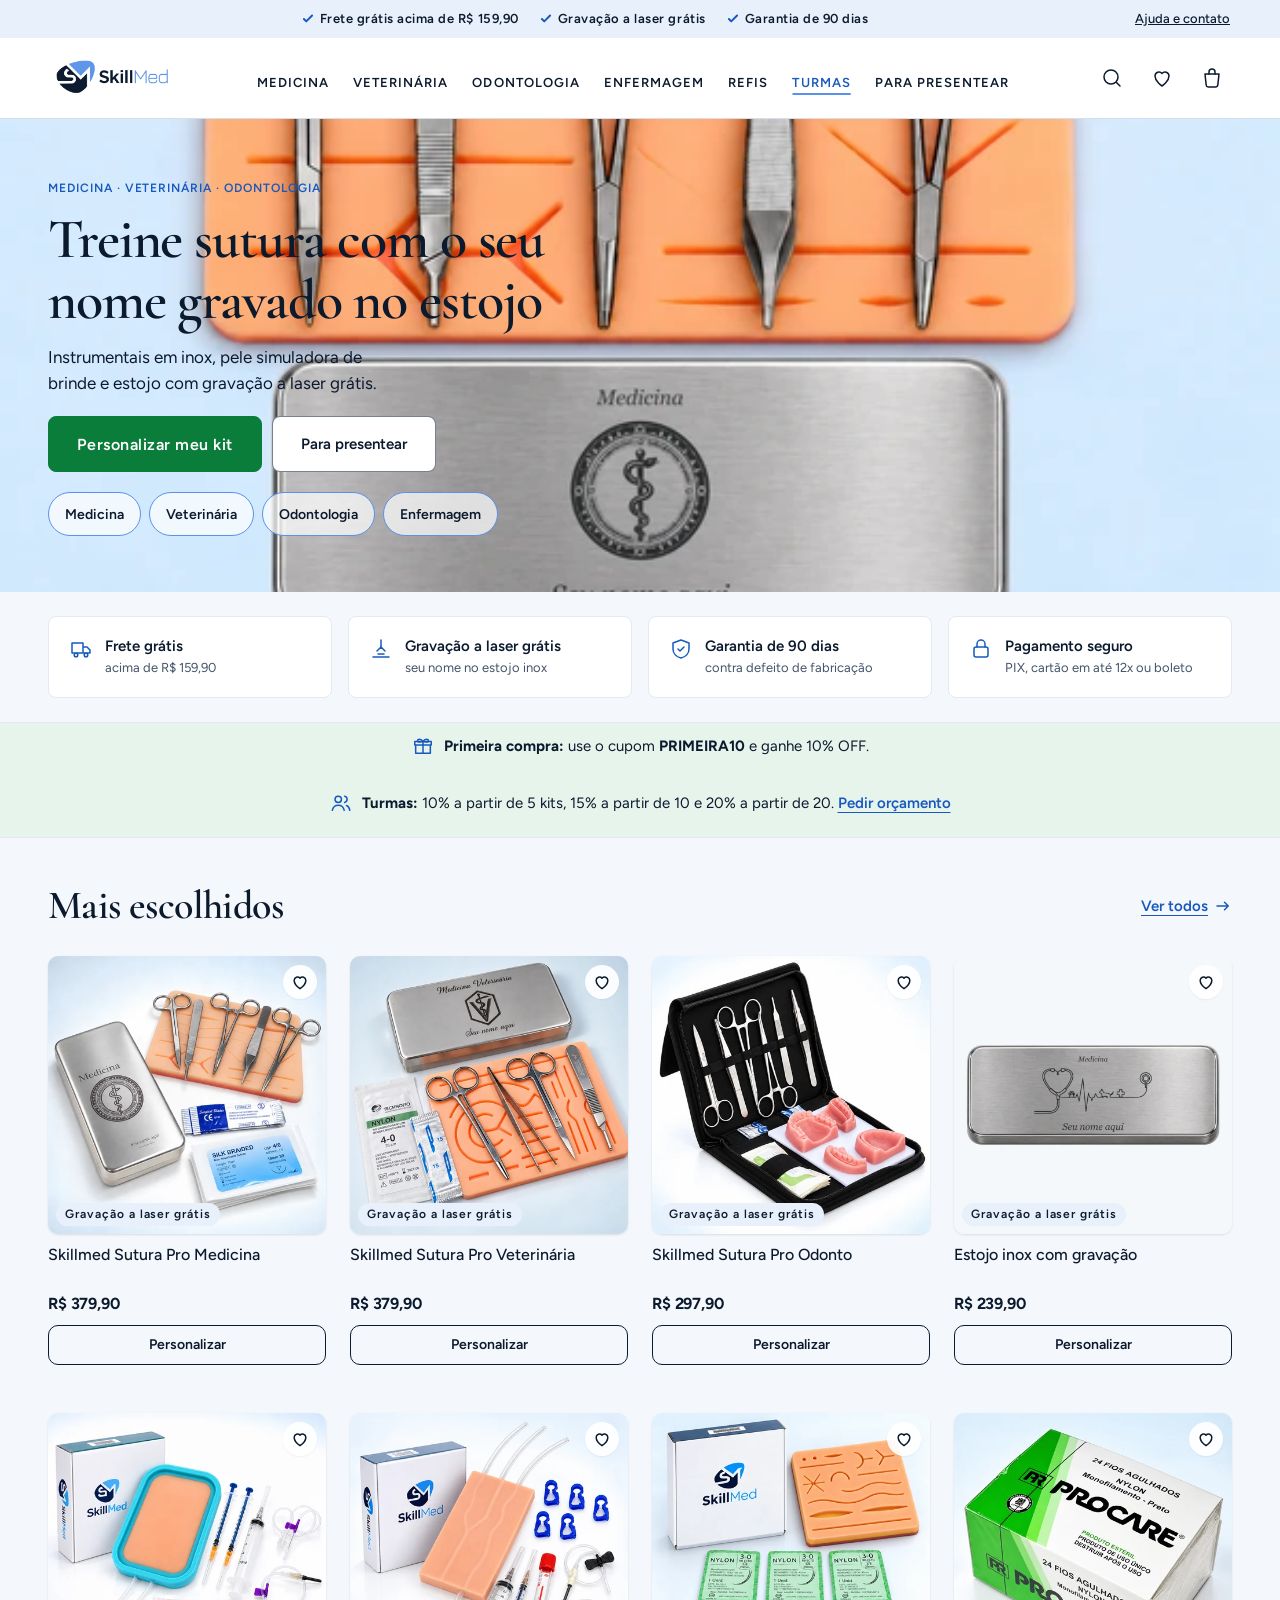
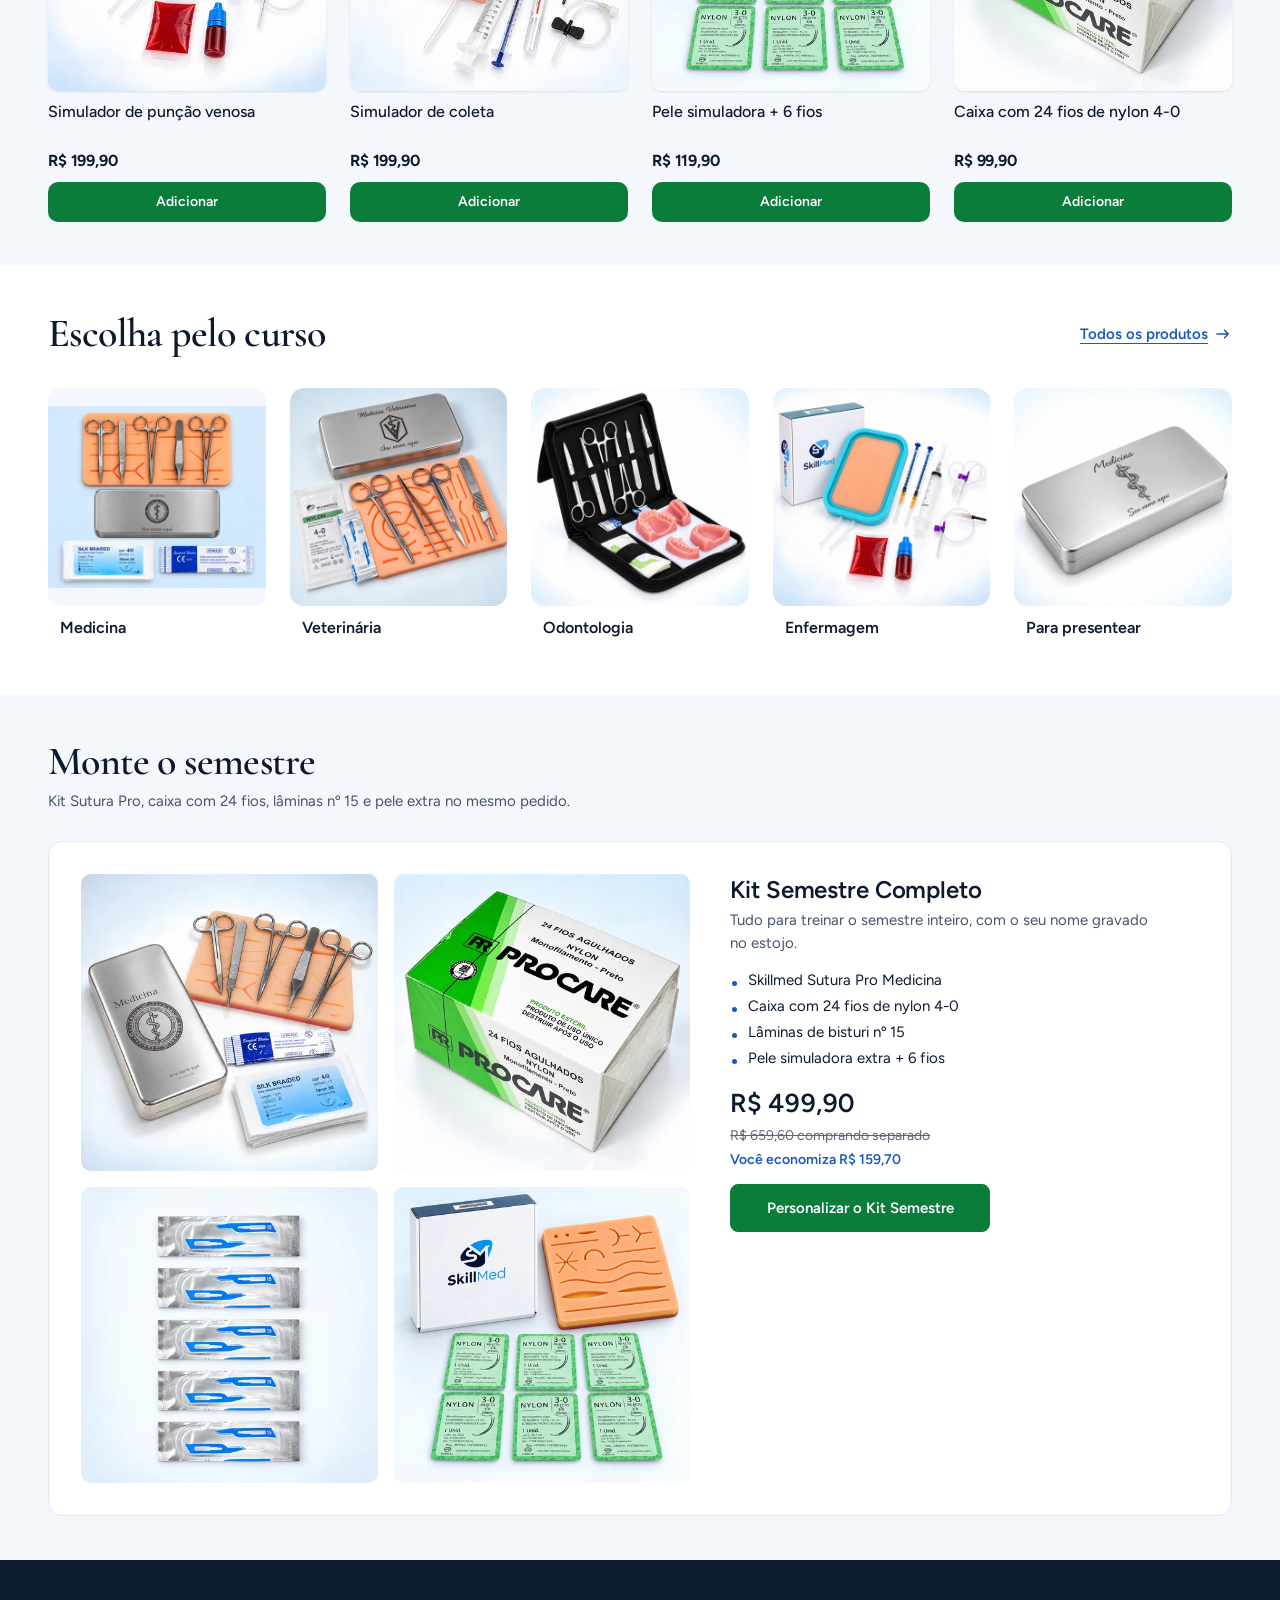
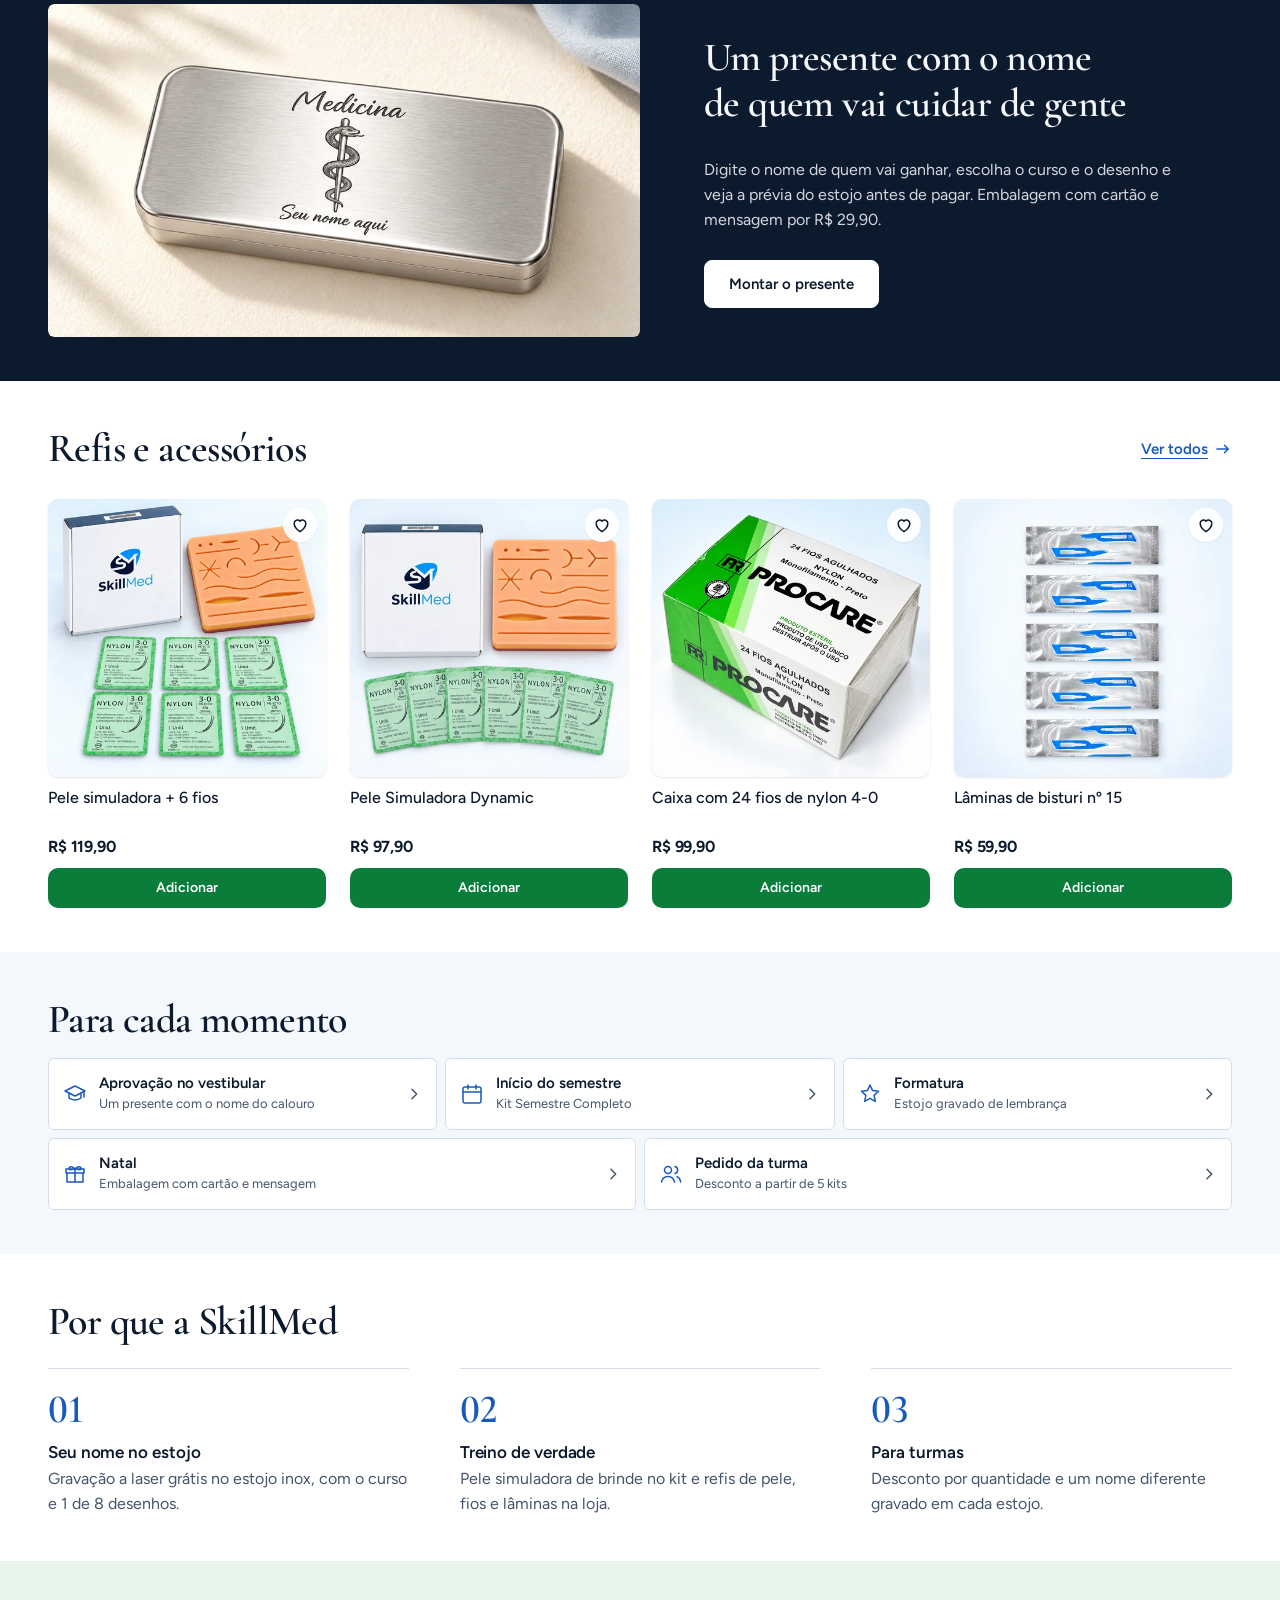
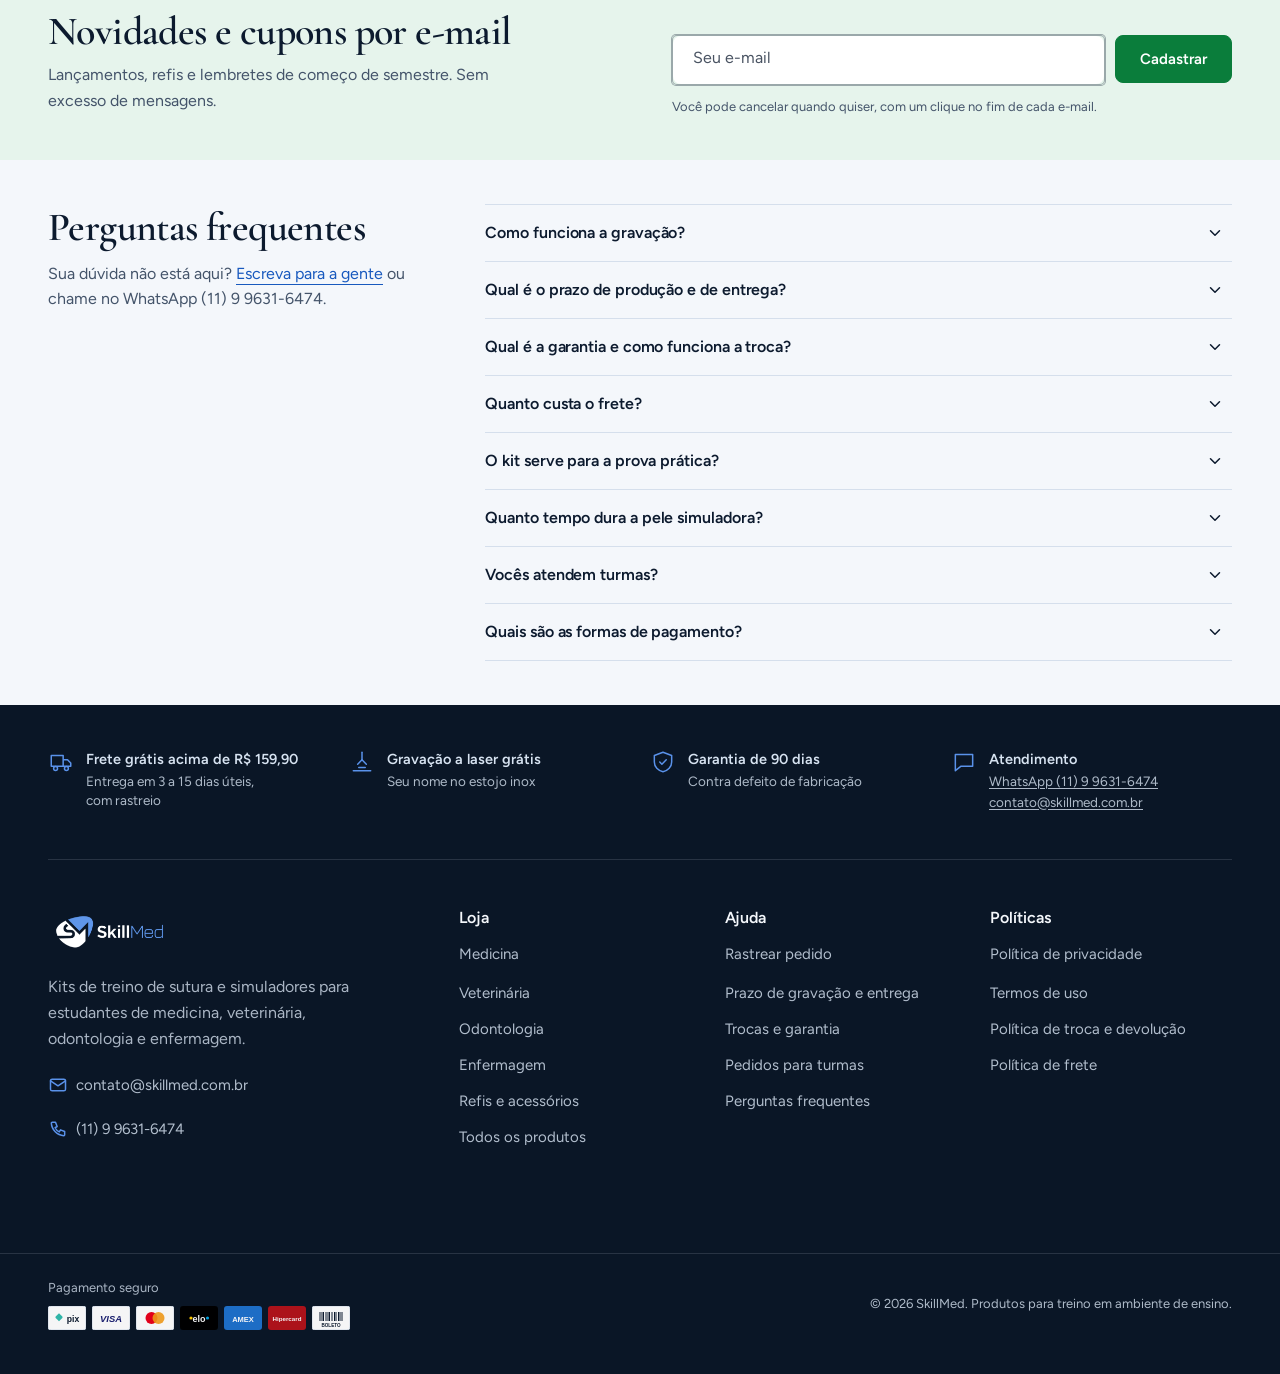
==== commit 46209bef: "Canetinha de revisão do dono (só com ?revisao=1) Co-Authored-By: Claude Opus 5.5 <noreply@anthropic." ====
--- a/index.html
+++ b/index.html
@@ -578,5 +578,6 @@
 <button type="button" class="back-to-top-wm4" data-back-to-top aria-label="Voltar ao topo" hidden><svg aria-hidden="true" focusable="false" class="icon icon-stroke icon-up" viewBox="0 0 24 24"><path d="m6 14 6-6 6 6"/></svg></button>
 <script src="assets/produtos.js" defer></script>
 <script src="assets/loja.js" defer></script>
+<script src="assets/revisao.js" data-versao="skillmed-premium-v5" defer></script>
 </body>
 </html>
